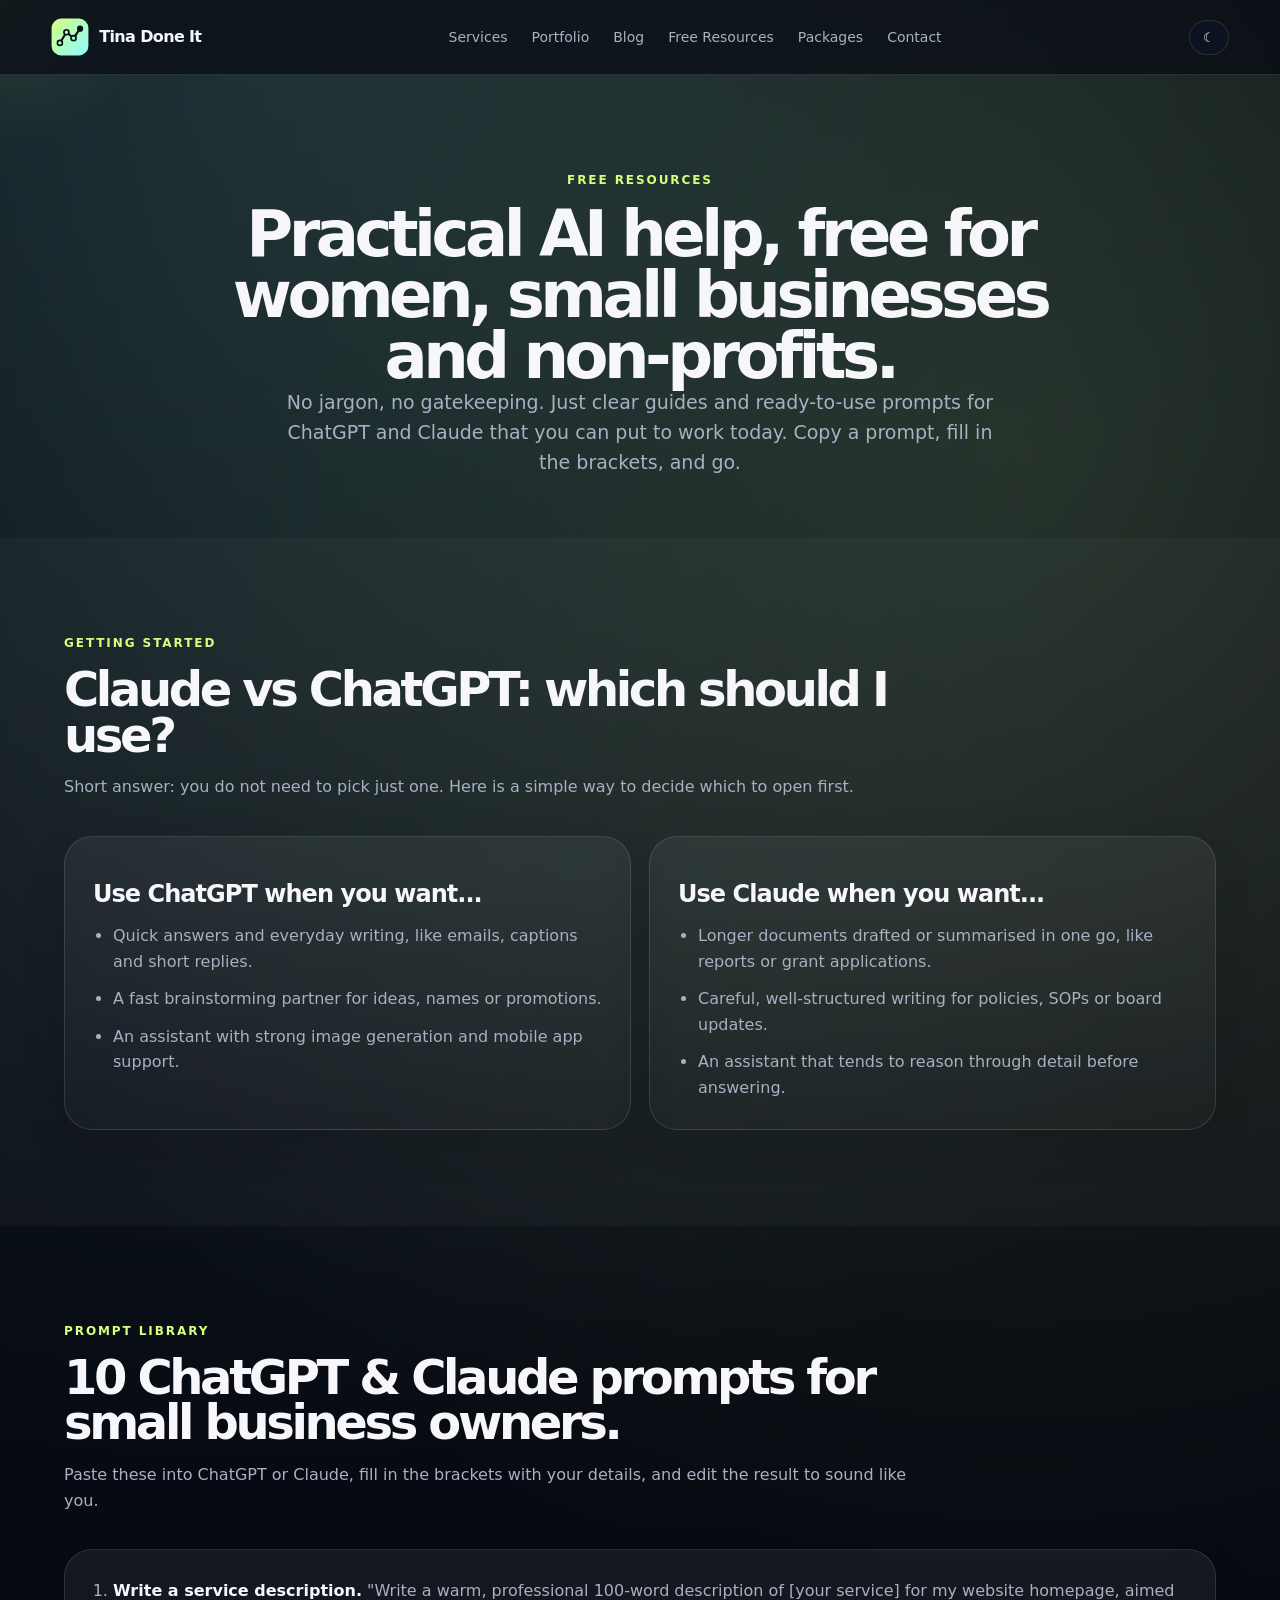
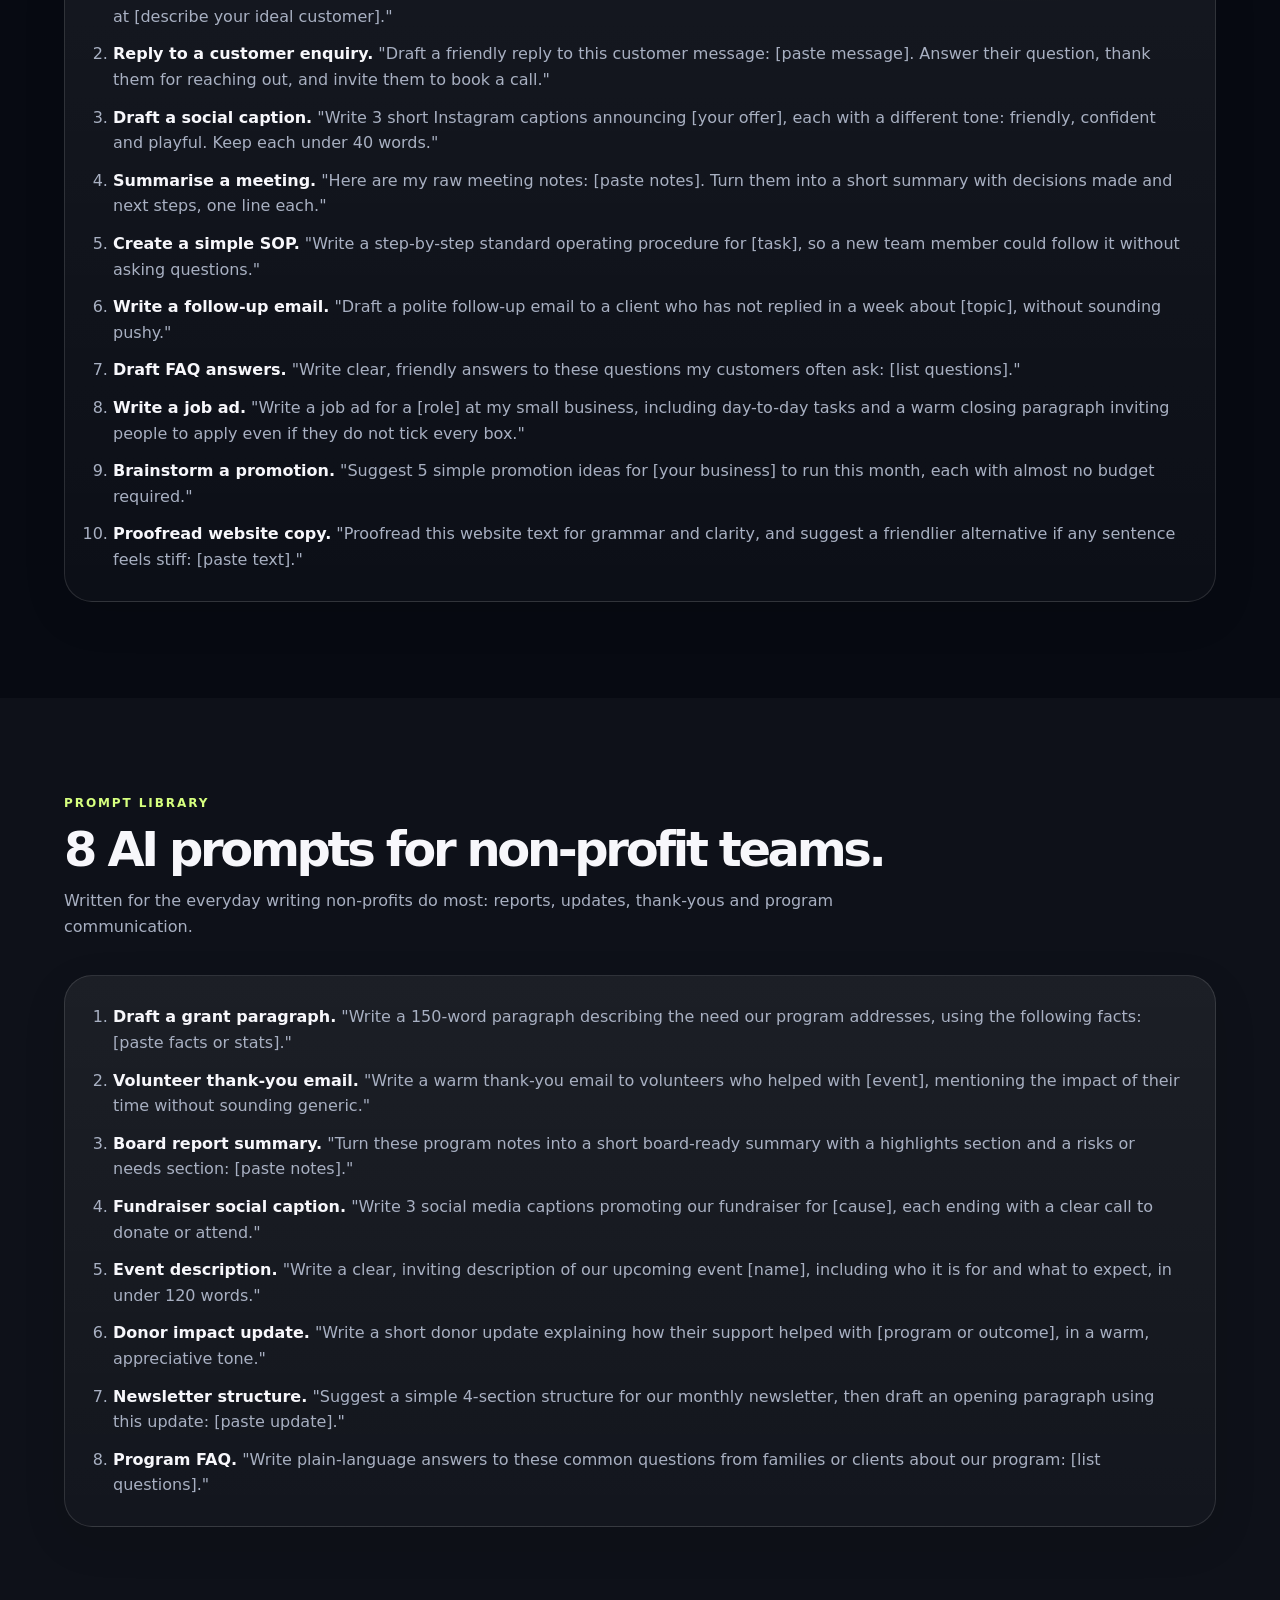
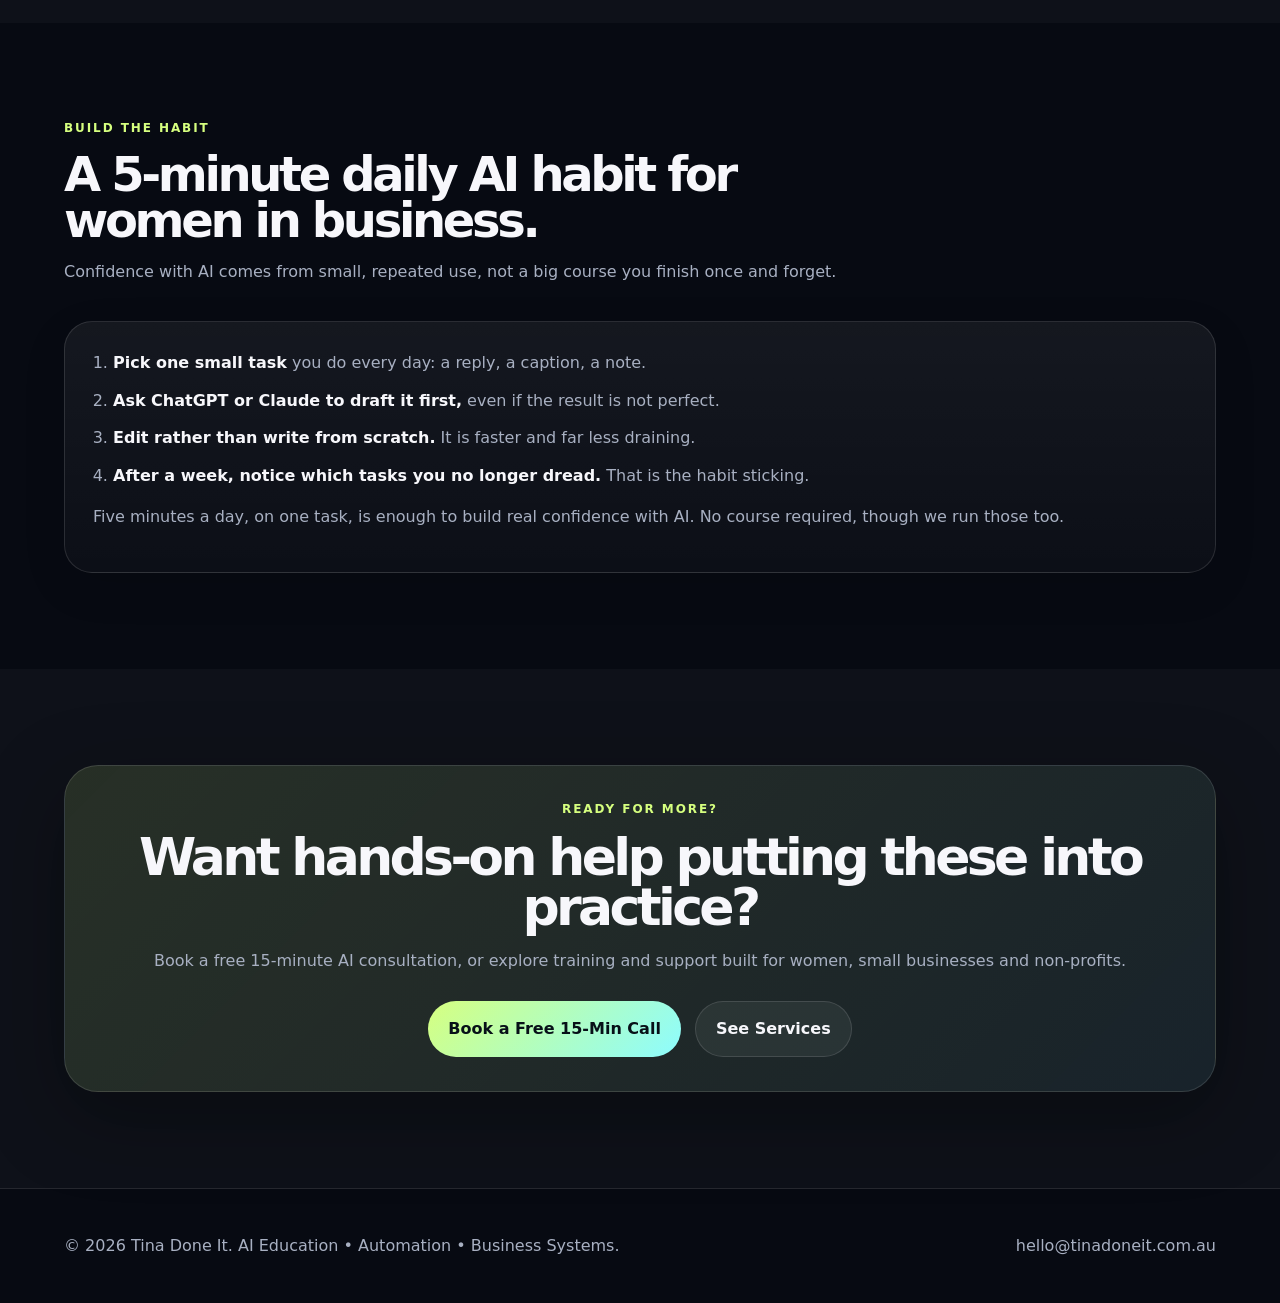
==== free-resources.html @ dc5e8c26 "Reposition site for women/small business/non-profit AI training, add Free Resources page, add Claude" ====
<!doctype html>
<html lang="en-AU">
<head>
  <meta charset="utf-8" />
  <meta name="viewport" content="width=device-width, initial-scale=1" />
  <title>Free AI Resources for Women, Small Business & Non-Profits | Tina Done It</title>
  <meta name="description" content="Free, practical ChatGPT and Claude guides and prompt libraries for women in business, small business owners and non-profit teams learning to use AI with confidence." />
  <meta name="author" content="Faustina Bertha" />
  <meta property="og:title" content="Free AI Resources | Tina Done It" />
  <meta property="og:description" content="Free ChatGPT and Claude guides and prompt libraries for women, small businesses and non-profits." />
  <meta property="og:type" content="website" />
  <meta property="og:url" content="https://tinadoneit.com.au/free-resources.html" />
  <meta name="theme-color" content="#0b0f19" />
  <link rel="stylesheet" href="assets/styles.css" />
  <link rel="icon" href="/favicon.ico" sizes="any" />
  <link rel="icon" type="image/svg+xml" href="/assets/icon.svg" />
  <link rel="icon" type="image/png" sizes="32x32" href="/assets/favicon-32x32.png" />
  <link rel="icon" type="image/png" sizes="16x16" href="/assets/favicon-16x16.png" />
  <link rel="apple-touch-icon" sizes="180x180" href="/assets/apple-touch-icon.png" />
  <link rel="manifest" href="/assets/site.webmanifest" />
</head>
<body>
  <div class="cursor-glow"></div>
  <header class="site-header">
    <a class="brand" href="index.html" aria-label="Tina Done It Home">
      <svg class="brand-mark" width="38" height="38" viewBox="0 0 64 64" role="img" aria-hidden="true">
        <defs>
          <linearGradient id="brandBg" x1="0" y1="0" x2="1" y2="1">
            <stop offset="0%" stop-color="#d6ff7f"/>
            <stop offset="100%" stop-color="#8dfcff"/>
          </linearGradient>
        </defs>
        <rect x="1" y="1" width="62" height="62" rx="16" fill="url(#brandBg)"/>
        <path d="M15 42 L26 24 L38 34 L49 18" fill="none" stroke="#071018" stroke-width="3.6" stroke-linecap="round" stroke-linejoin="round"/>
        <circle cx="15" cy="42" r="4.2" fill="url(#brandBg)" stroke="#071018" stroke-width="2.8"/>
        <circle cx="26" cy="24" r="4.2" fill="url(#brandBg)" stroke="#071018" stroke-width="2.8"/>
        <circle cx="38" cy="34" r="4.2" fill="url(#brandBg)" stroke="#071018" stroke-width="2.8"/>
        <circle cx="49" cy="18" r="5.2" fill="#071018"/>
      </svg>
      <span>Tina Done It</span>
    </a>
    <nav class="nav" aria-label="Main navigation">
      <a href="index.html#services">Services</a>
      <a href="index.html#portfolio">Portfolio</a>
      <a href="index.html#blog">Blog</a>
      <a href="free-resources.html">Free Resources</a>
      <a href="index.html#pricing">Packages</a>
      <a href="index.html#contact">Contact</a>
    </nav>
    <button class="theme-toggle" type="button" aria-label="Toggle dark and light mode">☾</button>
  </header>

  <main>
    <section class="section" style="padding-bottom:48px">
      <div class="section-heading reveal page-intro" style="text-align:center">
        <p class="eyebrow">Free Resources</p>
        <h2 style="font-size:clamp(36px,6vw,64px)">Practical AI help, free for women, small businesses and non-profits.</h2>
        <p class="hero-text" style="margin:0 auto">No jargon, no gatekeeping. Just clear guides and ready-to-use prompts for ChatGPT and Claude that you can put to work today. Copy a prompt, fill in the brackets, and go.</p>
      </div>
    </section>

    <section class="section alt">
      <div class="section-heading reveal">
        <p class="eyebrow">Getting Started</p>
        <h2 style="font-size:clamp(30px,4.5vw,48px)">Claude vs ChatGPT: which should I use?</h2>
        <p>Short answer: you do not need to pick just one. Here is a simple way to decide which to open first.</p>
      </div>
      <div class="grid cards-2">
        <article class="card resource-card reveal">
          <h3>Use ChatGPT when you want...</h3>
          <ul>
            <li>Quick answers and everyday writing, like emails, captions and short replies.</li>
            <li>A fast brainstorming partner for ideas, names or promotions.</li>
            <li>An assistant with strong image generation and mobile app support.</li>
          </ul>
        </article>
        <article class="card resource-card reveal delay-1">
          <h3>Use Claude when you want...</h3>
          <ul>
            <li>Longer documents drafted or summarised in one go, like reports or grant applications.</li>
            <li>Careful, well-structured writing for policies, SOPs or board updates.</li>
            <li>An assistant that tends to reason through detail before answering.</li>
          </ul>
        </article>
      </div>
    </section>

    <section class="section">
      <div class="section-heading reveal">
        <p class="eyebrow">Prompt Library</p>
        <h2 style="font-size:clamp(30px,4.5vw,48px)">10 ChatGPT & Claude prompts for small business owners.</h2>
        <p>Paste these into ChatGPT or Claude, fill in the brackets with your details, and edit the result to sound like you.</p>
      </div>
      <article class="card resource-card reveal">
        <ol>
          <li><strong>Write a service description.</strong> "Write a warm, professional 100-word description of [your service] for my website homepage, aimed at [describe your ideal customer]."</li>
          <li><strong>Reply to a customer enquiry.</strong> "Draft a friendly reply to this customer message: [paste message]. Answer their question, thank them for reaching out, and invite them to book a call."</li>
          <li><strong>Draft a social caption.</strong> "Write 3 short Instagram captions announcing [your offer], each with a different tone: friendly, confident and playful. Keep each under 40 words."</li>
          <li><strong>Summarise a meeting.</strong> "Here are my raw meeting notes: [paste notes]. Turn them into a short summary with decisions made and next steps, one line each."</li>
          <li><strong>Create a simple SOP.</strong> "Write a step-by-step standard operating procedure for [task], so a new team member could follow it without asking questions."</li>
          <li><strong>Write a follow-up email.</strong> "Draft a polite follow-up email to a client who has not replied in a week about [topic], without sounding pushy."</li>
          <li><strong>Draft FAQ answers.</strong> "Write clear, friendly answers to these questions my customers often ask: [list questions]."</li>
          <li><strong>Write a job ad.</strong> "Write a job ad for a [role] at my small business, including day-to-day tasks and a warm closing paragraph inviting people to apply even if they do not tick every box."</li>
          <li><strong>Brainstorm a promotion.</strong> "Suggest 5 simple promotion ideas for [your business] to run this month, each with almost no budget required."</li>
          <li><strong>Proofread website copy.</strong> "Proofread this website text for grammar and clarity, and suggest a friendlier alternative if any sentence feels stiff: [paste text]."</li>
        </ol>
      </article>
    </section>

    <section class="section alt">
      <div class="section-heading reveal">
        <p class="eyebrow">Prompt Library</p>
        <h2 style="font-size:clamp(30px,4.5vw,48px)">8 AI prompts for non-profit teams.</h2>
        <p>Written for the everyday writing non-profits do most: reports, updates, thank-yous and program communication.</p>
      </div>
      <article class="card resource-card reveal">
        <ol>
          <li><strong>Draft a grant paragraph.</strong> "Write a 150-word paragraph describing the need our program addresses, using the following facts: [paste facts or stats]."</li>
          <li><strong>Volunteer thank-you email.</strong> "Write a warm thank-you email to volunteers who helped with [event], mentioning the impact of their time without sounding generic."</li>
          <li><strong>Board report summary.</strong> "Turn these program notes into a short board-ready summary with a highlights section and a risks or needs section: [paste notes]."</li>
          <li><strong>Fundraiser social caption.</strong> "Write 3 social media captions promoting our fundraiser for [cause], each ending with a clear call to donate or attend."</li>
          <li><strong>Event description.</strong> "Write a clear, inviting description of our upcoming event [name], including who it is for and what to expect, in under 120 words."</li>
          <li><strong>Donor impact update.</strong> "Write a short donor update explaining how their support helped with [program or outcome], in a warm, appreciative tone."</li>
          <li><strong>Newsletter structure.</strong> "Suggest a simple 4-section structure for our monthly newsletter, then draft an opening paragraph using this update: [paste update]."</li>
          <li><strong>Program FAQ.</strong> "Write plain-language answers to these common questions from families or clients about our program: [list questions]."</li>
        </ol>
      </article>
    </section>

    <section class="section">
      <div class="section-heading reveal">
        <p class="eyebrow">Build the Habit</p>
        <h2 style="font-size:clamp(30px,4.5vw,48px)">A 5-minute daily AI habit for women in business.</h2>
        <p>Confidence with AI comes from small, repeated use, not a big course you finish once and forget.</p>
      </div>
      <article class="card resource-card reveal">
        <ol>
          <li><strong>Pick one small task</strong> you do every day: a reply, a caption, a note.</li>
          <li><strong>Ask ChatGPT or Claude to draft it first,</strong> even if the result is not perfect.</li>
          <li><strong>Edit rather than write from scratch.</strong> It is faster and far less draining.</li>
          <li><strong>After a week, notice which tasks you no longer dread.</strong> That is the habit sticking.</li>
        </ol>
        <p style="margin-top:16px">Five minutes a day, on one task, is enough to build real confidence with AI. No course required, though we run those too.</p>
      </article>
    </section>

    <section id="contact" class="section alt contact">
      <div class="contact-panel reveal" style="grid-template-columns:1fr;text-align:center">
        <div>
          <p class="eyebrow">Ready for more?</p>
          <h2 style="font-size:clamp(30px,5vw,52px)">Want hands-on help putting these into practice?</h2>
          <p>Book a free 15-minute AI consultation, or explore training and support built for women, small businesses and non-profits.</p>
          <div class="hero-actions" style="justify-content:center">
            <a class="btn primary" href="https://calendly.com/tinadoneit/30min" target="_blank" rel="noopener">Book a Free 15-Min Call</a>
            <a class="btn secondary" href="index.html#services">See Services</a>
          </div>
        </div>
      </div>
    </section>
  </main>

  <footer class="footer">
    <p>© <span id="year"></span> Tina Done It. AI Education • Automation • Business Systems.</p>
    <p><a href="mailto:hello@tinadoneit.com.au">hello@tinadoneit.com.au</a></p>
  </footer>
  <script src="assets/script.js"></script>
</body>
</html>
---- assets/styles.css ----
:root{--bg:#070a12;--panel:#0d1220;--panel2:#111827;--text:#f7f7fb;--muted:#a8b0c2;--line:rgba(255,255,255,.12);--brand:#d6ff7f;--brand2:#8dfcff;--accent:#c7a7ff;--shadow:0 24px 80px rgba(0,0,0,.35);--radius:28px}*{box-sizing:border-box}html{scroll-behavior:smooth}body{margin:0;font-family:Inter,ui-sans-serif,system-ui,-apple-system,BlinkMacSystemFont,"Segoe UI",sans-serif;background:radial-gradient(circle at 20% 0%,rgba(141,252,255,.14),transparent 32%),radial-gradient(circle at 80% 10%,rgba(214,255,127,.12),transparent 28%),var(--bg);color:var(--text);line-height:1.6}body.light{--bg:#f8fafc;--panel:#fff;--panel2:#f1f5f9;--text:#111827;--muted:#526071;--line:rgba(15,23,42,.12);--shadow:0 24px 80px rgba(15,23,42,.12)}a{color:inherit;text-decoration:none}p{color:var(--muted)}.site-header{position:sticky;top:0;z-index:10;display:flex;align-items:center;justify-content:space-between;padding:18px clamp(18px,4vw,64px);backdrop-filter:blur(18px);background:rgba(7,10,18,.68);border-bottom:1px solid var(--line)}body.light .site-header{background:rgba(248,250,252,.78)}.brand{display:flex;align-items:center;gap:10px;font-weight:800;letter-spacing:-.04em}.brand-mark{display:block;width:38px;height:38px;flex:none}.nav{display:flex;gap:24px;font-size:14px;color:var(--muted)}.nav a:hover{color:var(--text)}.theme-toggle{border:1px solid var(--line);background:var(--panel);color:var(--text);border-radius:999px;padding:9px 13px;cursor:pointer}.section{padding:96px clamp(18px,5vw,72px)}.compact{padding-top:34px;padding-bottom:34px}.hero{min-height:86vh;display:grid;grid-template-columns:1.05fr .95fr;gap:42px;align-items:center}.eyebrow{margin:0 0 14px;color:var(--brand);font-weight:800;text-transform:uppercase;letter-spacing:.16em;font-size:12px}.hero h1,.section-heading h2,.split h2,.contact h2{font-size:clamp(42px,7vw,82px);line-height:.95;letter-spacing:-.07em;margin:0}.section-heading h2,.split h2,.contact h2{font-size:clamp(32px,5vw,58px)}.hero-text{font-size:19px;max-width:720px}.hero-actions{display:flex;flex-wrap:wrap;gap:14px;margin-top:28px}.btn{display:inline-flex;align-items:center;justify-content:center;border-radius:999px;padding:14px 20px;font-weight:800;border:1px solid var(--line);transition:.25s}.btn:hover{transform:translateY(-2px)}.primary{background:linear-gradient(135deg,var(--brand),var(--brand2));color:#071018;border:0}.secondary{background:rgba(255,255,255,.06)}.proof-strip{display:flex;flex-wrap:wrap;gap:12px;margin-top:32px}.proof-strip span{padding:12px 14px;border:1px solid var(--line);border-radius:18px;background:rgba(255,255,255,.04);color:var(--muted)}.proof-strip strong{color:var(--text)}.hero-panel{padding:18px;border:1px solid var(--line);border-radius:var(--radius);background:linear-gradient(180deg,rgba(255,255,255,.08),rgba(255,255,255,.03));box-shadow:var(--shadow)}.panel-top{display:flex;gap:8px;margin-bottom:18px}.panel-top span{width:12px;height:12px;border-radius:99px;background:var(--line)}.workflow-card{padding:20px;border:1px solid var(--line);border-radius:22px;background:var(--panel)}.workflow-card.active{background:linear-gradient(135deg,rgba(214,255,127,.18),rgba(141,252,255,.12))}.workflow-card small,.tag,.blog-card span{color:var(--brand2);font-weight:800;text-transform:uppercase;font-size:11px;letter-spacing:.12em}.workflow-card strong{display:block;font-size:21px}.workflow-card p{margin:6px 0 0}.connector{height:28px;width:1px;background:var(--line);margin-left:28px}.logo-cloud{display:grid;grid-template-columns:180px 1fr;gap:28px;align-items:center;border-top:1px solid var(--line);border-bottom:1px solid var(--line)}.logo-cloud div{display:flex;gap:10px;flex-wrap:wrap}.logo-cloud span{padding:10px 14px;border-radius:999px;background:var(--panel);border:1px solid var(--line);color:var(--muted);font-weight:700}.section-heading{max-width:860px;margin-bottom:36px}.grid{display:grid;gap:18px}.cards-3{grid-template-columns:repeat(3,1fr)}.card,.case,.blog-card{border:1px solid var(--line);border-radius:var(--radius);padding:28px;background:linear-gradient(180deg,rgba(255,255,255,.06),rgba(255,255,255,.025));box-shadow:0 14px 44px rgba(0,0,0,.1)}.card h3,.case h3,.blog-card h3{font-size:24px;letter-spacing:-.04em;margin:10px 0}.icon{display:grid;place-items:center;width:44px;height:44px;border-radius:16px;background:rgba(214,255,127,.12);color:var(--brand)}.alt{background:rgba(255,255,255,.03)}.case-grid{display:grid;grid-template-columns:repeat(2,1fr);gap:18px}.case{display:flex;flex-direction:column;justify-content:space-between;min-height:360px}.case ul,.pricing ul{padding-left:18px;color:var(--muted)}.case a{color:var(--brand);font-weight:900}.split{display:grid;grid-template-columns:1fr .8fr;gap:42px;align-items:center}.metrics{display:grid;gap:14px}.metrics div{padding:24px;border:1px solid var(--line);border-radius:24px;background:var(--panel)}.metrics strong{display:block;font-size:42px;letter-spacing:-.06em;color:var(--brand)}.metrics span{color:var(--muted)}.blog-grid{display:grid;grid-template-columns:repeat(4,1fr);gap:18px}.blog-card{min-height:245px}.cards-2{grid-template-columns:repeat(2,1fr)}.resource-card ol,.resource-card ul{padding-left:20px;color:var(--muted);display:grid;gap:12px;margin:0}.resource-card li strong{color:var(--text)}.resource-card p{margin:0 0 14px}.page-intro{max-width:900px;margin:0 auto 12px}.pricing .featured{outline:2px solid var(--brand);transform:translateY(-8px)}.pricing .card{display:flex;flex-direction:column}.pricing .card ul{flex:1}.pkg-enquire{margin-top:20px;align-self:flex-start}.contact-panel{display:grid;grid-template-columns:.9fr 1fr;gap:28px;padding:34px;border:1px solid var(--line);border-radius:34px;background:linear-gradient(135deg,rgba(214,255,127,.13),rgba(141,252,255,.08));box-shadow:var(--shadow)}.contact-form{display:grid;gap:12px}.contact-form label{display:grid;gap:7px;color:var(--muted);font-weight:700}.contact-form input,.contact-form textarea,.contact-form select{width:100%;border:1px solid var(--line);border-radius:16px;background:var(--panel);color:var(--text);padding:13px;font:inherit}.contact-form small{color:var(--muted)}.form-notice{display:none;padding:12px 14px;border-radius:14px;font-weight:700;font-size:14px}.form-notice:not(:empty){display:block}.form-notice-success{background:rgba(214,255,127,.14);color:var(--brand);border:1px solid rgba(214,255,127,.35)}.form-notice-error{background:rgba(255,99,99,.12);color:#ff8a8a;border:1px solid rgba(255,99,99,.35)}.field-error{display:none;color:#ff8a8a;font-size:12px;font-weight:700;margin-top:-6px}.field-error:not(:empty){display:block}.contact-form button[disabled]{opacity:.6;cursor:not-allowed;transform:none}.footer{display:flex;justify-content:space-between;gap:18px;flex-wrap:wrap;padding:28px clamp(18px,5vw,72px);border-top:1px solid var(--line)}.cursor-glow{position:fixed;inset:auto;pointer-events:none;width:360px;height:360px;border-radius:50%;background:radial-gradient(circle,rgba(214,255,127,.10),transparent 60%);z-index:-1;transform:translate(-50%,-50%)}.reveal{opacity:0;transform:translateY(18px);transition:opacity .8s ease,transform .8s ease}.reveal.visible{opacity:1;transform:none}.delay-1{transition-delay:.12s}.delay-2{transition-delay:.22s}@media(max-width:900px){.nav{display:none}.hero,.split,.contact-panel,.logo-cloud{grid-template-columns:1fr}.cards-3,.cards-2,.case-grid,.blog-grid{grid-template-columns:1fr}.hero{padding-top:56px}.pricing .featured{transform:none}.section{padding:68px 18px}.hero h1{font-size:48px}}@media(max-width:520px){.hero-actions,.footer{flex-direction:column}.btn{width:100%}.proof-strip span{width:100%}}
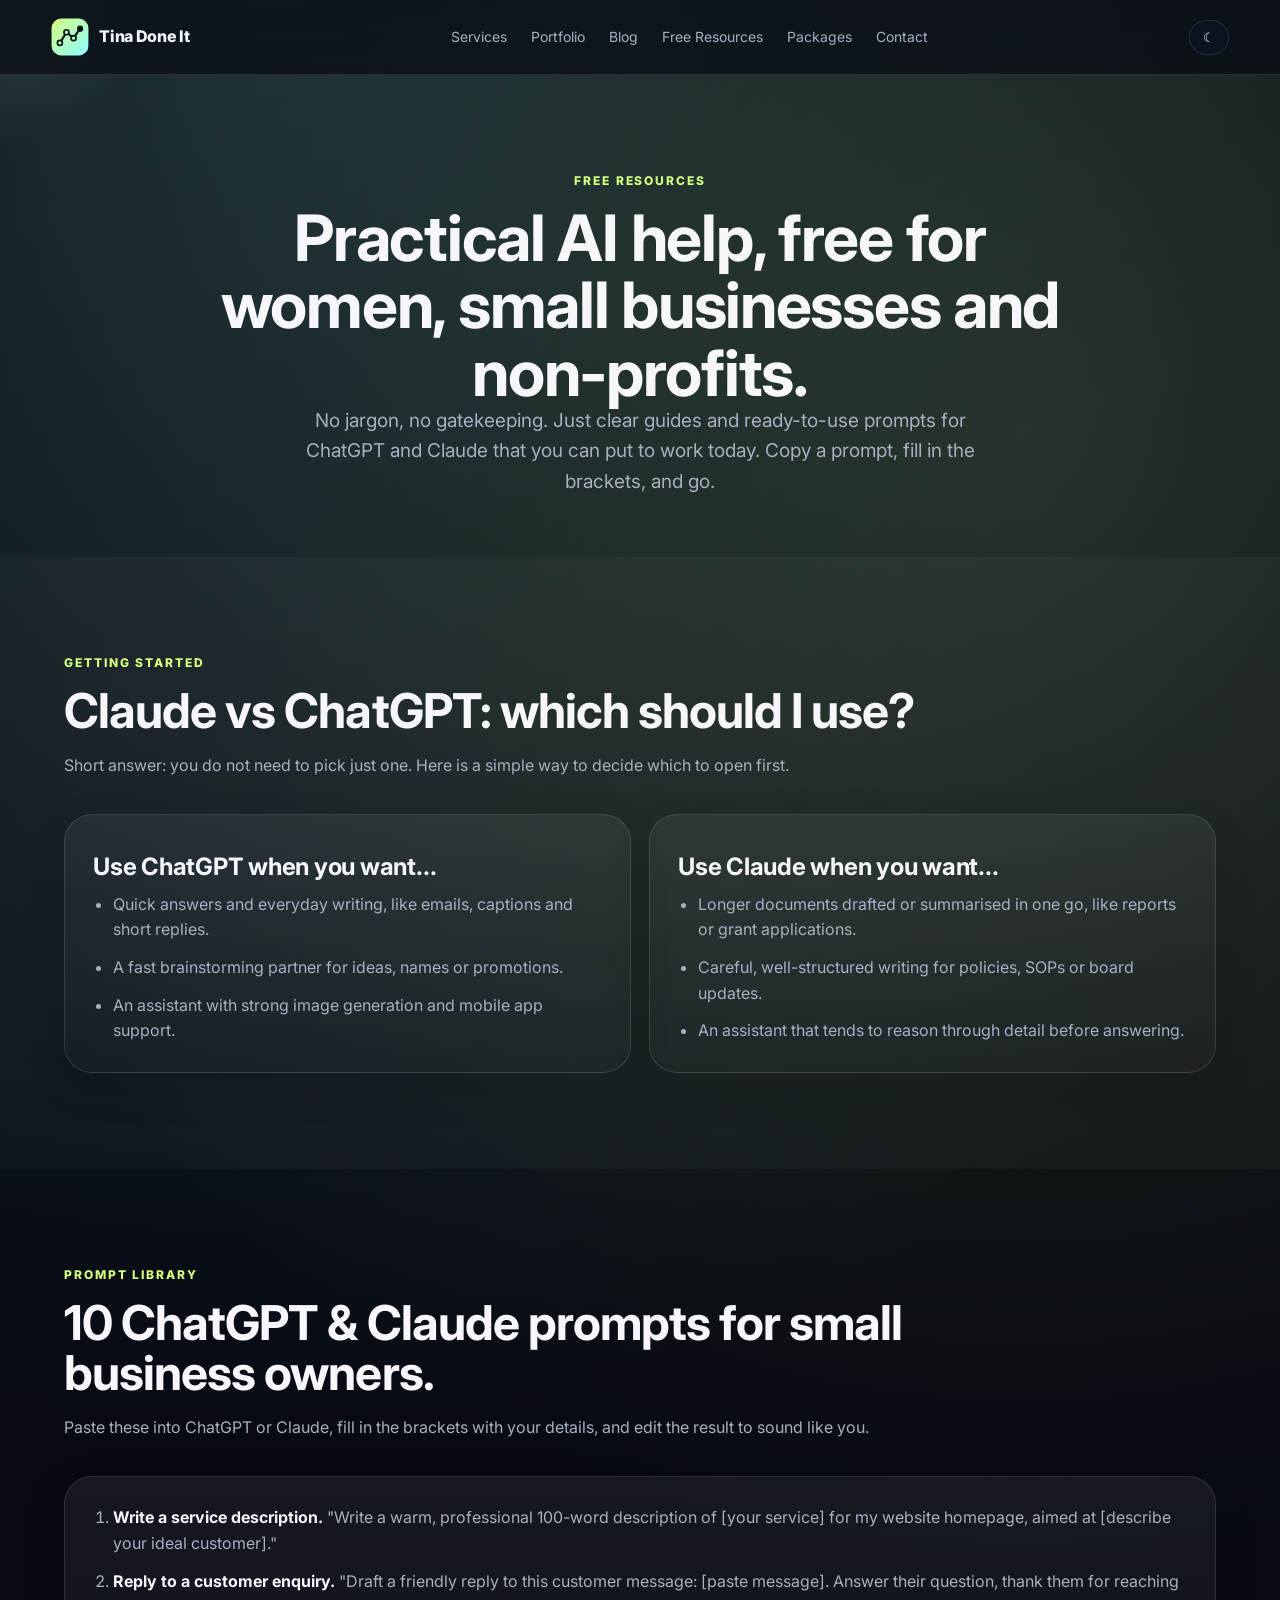
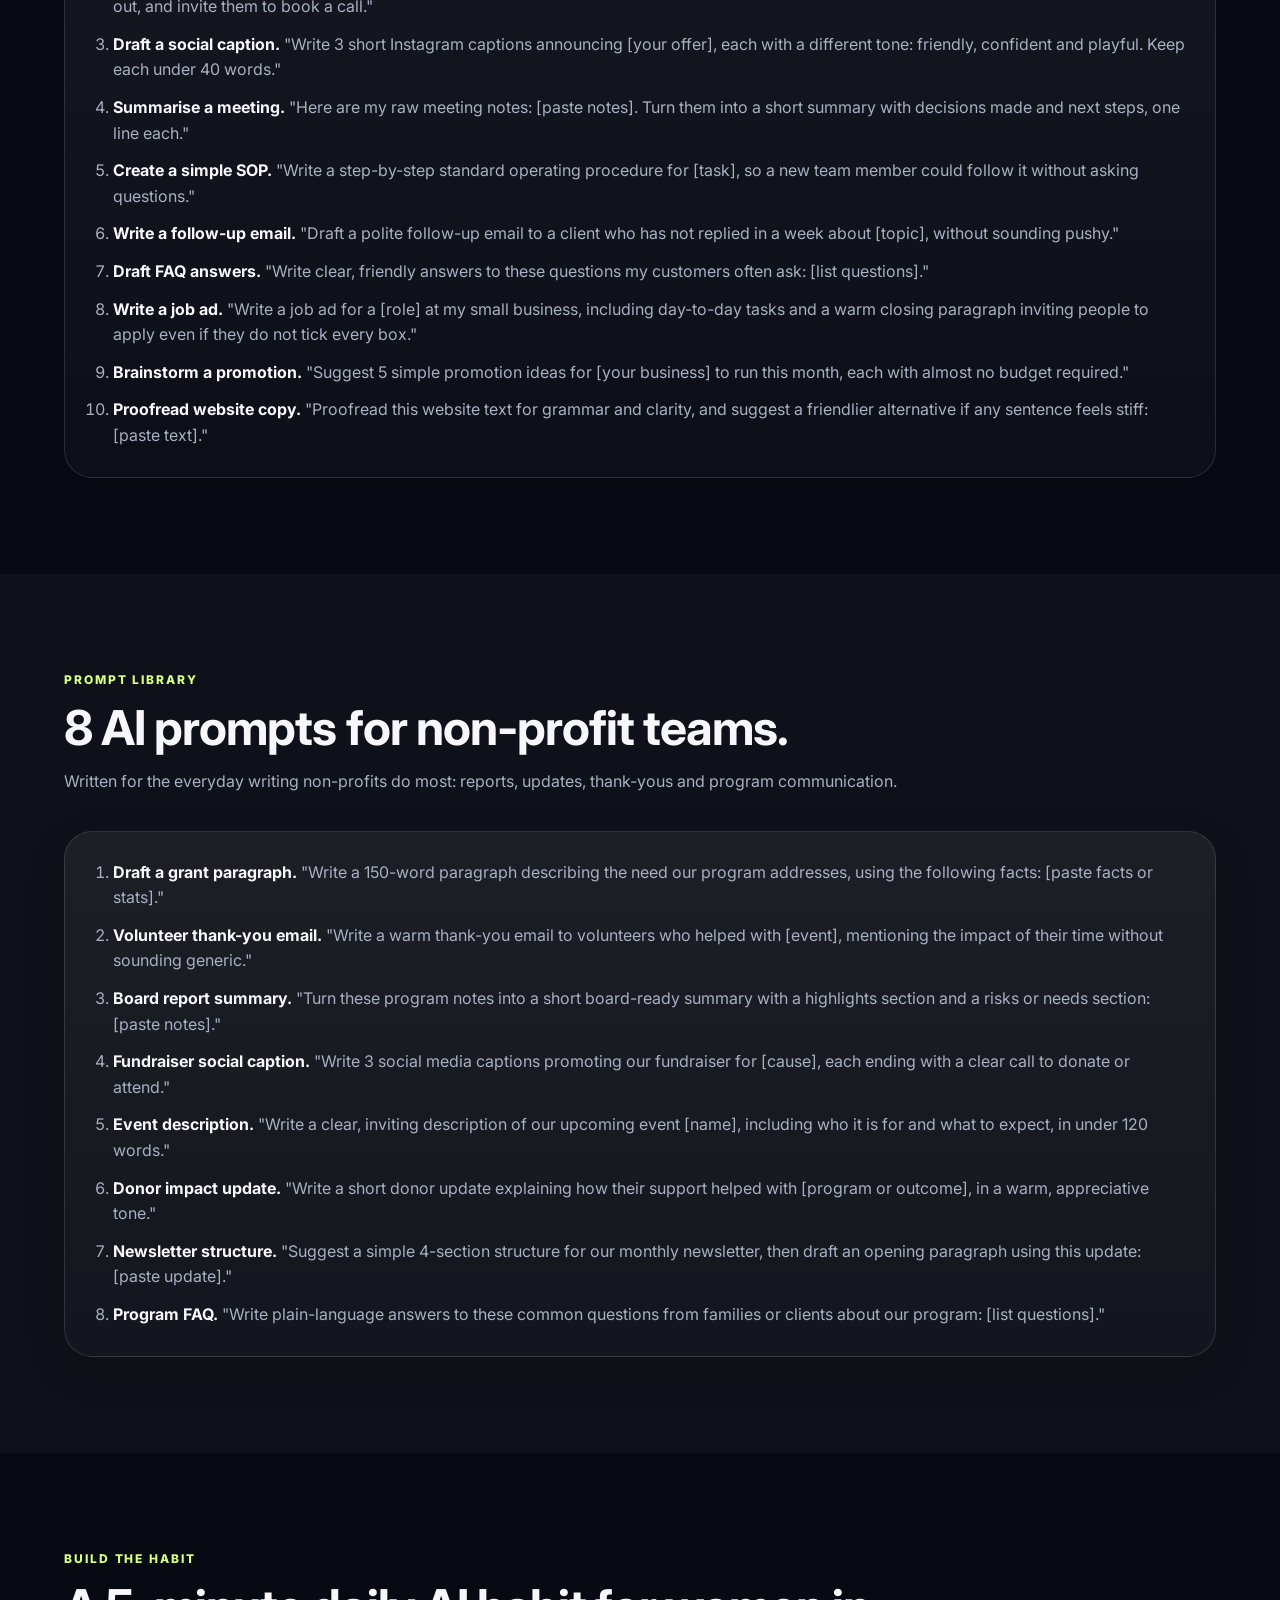
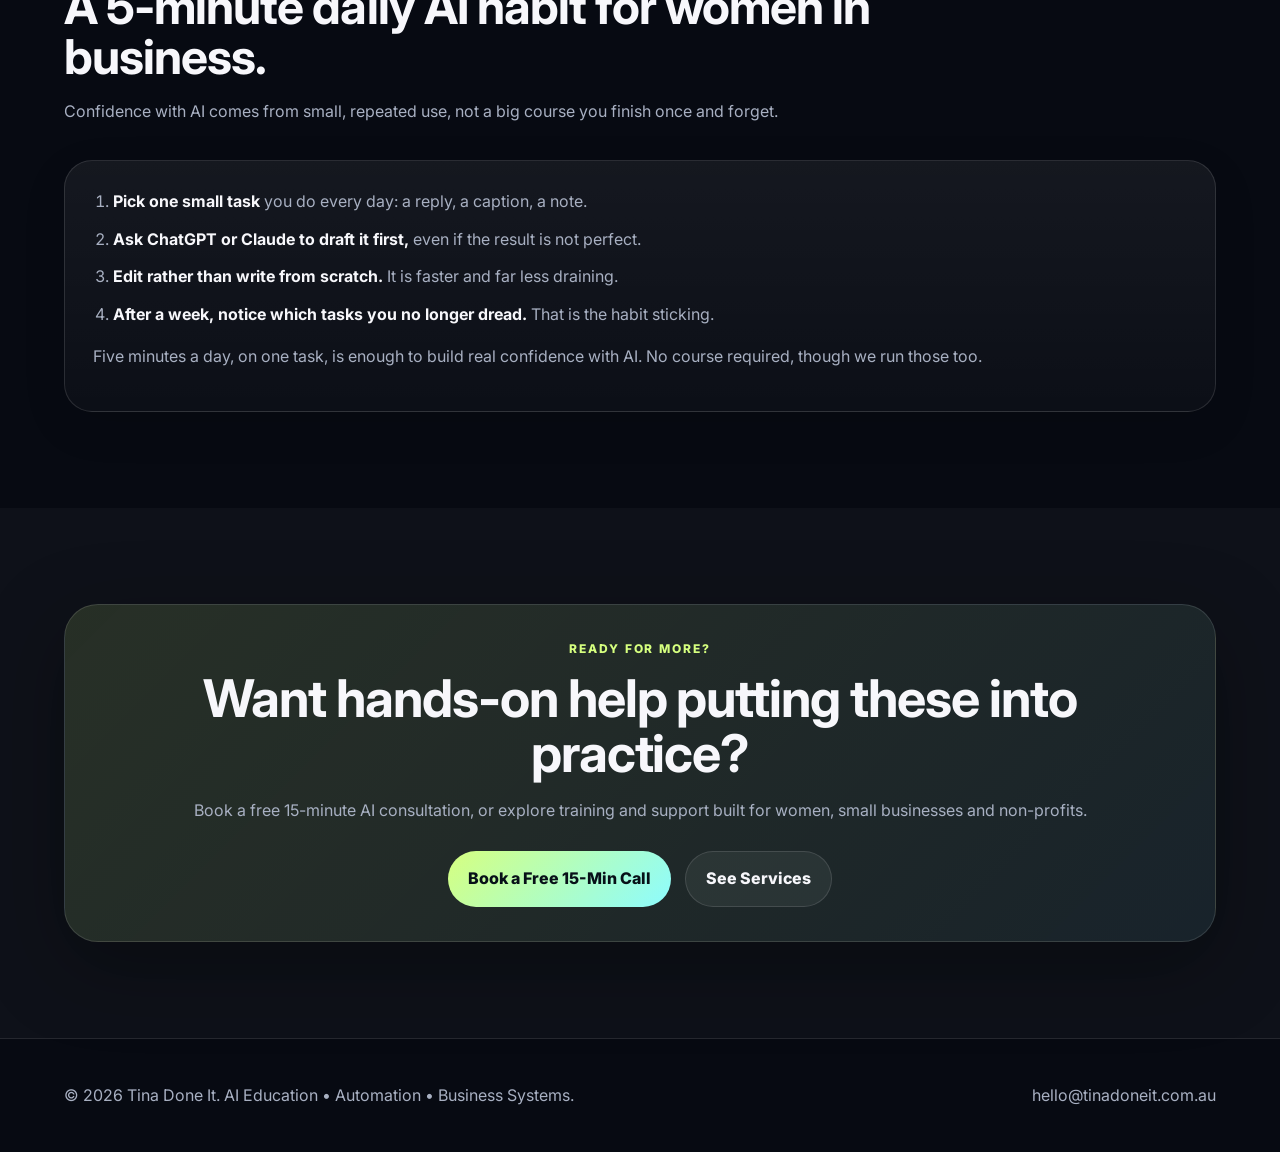
==== commit 2a00db94: "Fix Inter font not loading and tighten heading tracking, add Claude to ecommerce/ASMY tools, add Ant" ====
--- a/free-resources.html
+++ b/free-resources.html
@@ -11,6 +11,9 @@
   <meta property="og:type" content="website" />
   <meta property="og:url" content="https://tinadoneit.com.au/free-resources.html" />
   <meta name="theme-color" content="#0b0f19" />
+  <link rel="preconnect" href="https://fonts.googleapis.com" />
+  <link rel="preconnect" href="https://fonts.gstatic.com" crossorigin />
+  <link href="https://fonts.googleapis.com/css2?family=Inter:wght@400;500;600;700;800;900&display=swap" rel="stylesheet" />
   <link rel="stylesheet" href="assets/styles.css" />
   <link rel="icon" href="/favicon.ico" sizes="any" />
   <link rel="icon" type="image/svg+xml" href="/assets/icon.svg" />
--- a/assets/styles.css
+++ b/assets/styles.css
@@ -1 +1 @@
-:root{--bg:#070a12;--panel:#0d1220;--panel2:#111827;--text:#f7f7fb;--muted:#a8b0c2;--line:rgba(255,255,255,.12);--brand:#d6ff7f;--brand2:#8dfcff;--accent:#c7a7ff;--shadow:0 24px 80px rgba(0,0,0,.35);--radius:28px}*{box-sizing:border-box}html{scroll-behavior:smooth}body{margin:0;font-family:Inter,ui-sans-serif,system-ui,-apple-system,BlinkMacSystemFont,"Segoe UI",sans-serif;background:radial-gradient(circle at 20% 0%,rgba(141,252,255,.14),transparent 32%),radial-gradient(circle at 80% 10%,rgba(214,255,127,.12),transparent 28%),var(--bg);color:var(--text);line-height:1.6}body.light{--bg:#f8fafc;--panel:#fff;--panel2:#f1f5f9;--text:#111827;--muted:#526071;--line:rgba(15,23,42,.12);--shadow:0 24px 80px rgba(15,23,42,.12)}a{color:inherit;text-decoration:none}p{color:var(--muted)}.site-header{position:sticky;top:0;z-index:10;display:flex;align-items:center;justify-content:space-between;padding:18px clamp(18px,4vw,64px);backdrop-filter:blur(18px);background:rgba(7,10,18,.68);border-bottom:1px solid var(--line)}body.light .site-header{background:rgba(248,250,252,.78)}.brand{display:flex;align-items:center;gap:10px;font-weight:800;letter-spacing:-.04em}.brand-mark{display:block;width:38px;height:38px;flex:none}.nav{display:flex;gap:24px;font-size:14px;color:var(--muted)}.nav a:hover{color:var(--text)}.theme-toggle{border:1px solid var(--line);background:var(--panel);color:var(--text);border-radius:999px;padding:9px 13px;cursor:pointer}.section{padding:96px clamp(18px,5vw,72px)}.compact{padding-top:34px;padding-bottom:34px}.hero{min-height:86vh;display:grid;grid-template-columns:1.05fr .95fr;gap:42px;align-items:center}.eyebrow{margin:0 0 14px;color:var(--brand);font-weight:800;text-transform:uppercase;letter-spacing:.16em;font-size:12px}.hero h1,.section-heading h2,.split h2,.contact h2{font-size:clamp(42px,7vw,82px);line-height:.95;letter-spacing:-.07em;margin:0}.section-heading h2,.split h2,.contact h2{font-size:clamp(32px,5vw,58px)}.hero-text{font-size:19px;max-width:720px}.hero-actions{display:flex;flex-wrap:wrap;gap:14px;margin-top:28px}.btn{display:inline-flex;align-items:center;justify-content:center;border-radius:999px;padding:14px 20px;font-weight:800;border:1px solid var(--line);transition:.25s}.btn:hover{transform:translateY(-2px)}.primary{background:linear-gradient(135deg,var(--brand),var(--brand2));color:#071018;border:0}.secondary{background:rgba(255,255,255,.06)}.proof-strip{display:flex;flex-wrap:wrap;gap:12px;margin-top:32px}.proof-strip span{padding:12px 14px;border:1px solid var(--line);border-radius:18px;background:rgba(255,255,255,.04);color:var(--muted)}.proof-strip strong{color:var(--text)}.hero-panel{padding:18px;border:1px solid var(--line);border-radius:var(--radius);background:linear-gradient(180deg,rgba(255,255,255,.08),rgba(255,255,255,.03));box-shadow:var(--shadow)}.panel-top{display:flex;gap:8px;margin-bottom:18px}.panel-top span{width:12px;height:12px;border-radius:99px;background:var(--line)}.workflow-card{padding:20px;border:1px solid var(--line);border-radius:22px;background:var(--panel)}.workflow-card.active{background:linear-gradient(135deg,rgba(214,255,127,.18),rgba(141,252,255,.12))}.workflow-card small,.tag,.blog-card span{color:var(--brand2);font-weight:800;text-transform:uppercase;font-size:11px;letter-spacing:.12em}.workflow-card strong{display:block;font-size:21px}.workflow-card p{margin:6px 0 0}.connector{height:28px;width:1px;background:var(--line);margin-left:28px}.logo-cloud{display:grid;grid-template-columns:180px 1fr;gap:28px;align-items:center;border-top:1px solid var(--line);border-bottom:1px solid var(--line)}.logo-cloud div{display:flex;gap:10px;flex-wrap:wrap}.logo-cloud span{padding:10px 14px;border-radius:999px;background:var(--panel);border:1px solid var(--line);color:var(--muted);font-weight:700}.section-heading{max-width:860px;margin-bottom:36px}.grid{display:grid;gap:18px}.cards-3{grid-template-columns:repeat(3,1fr)}.card,.case,.blog-card{border:1px solid var(--line);border-radius:var(--radius);padding:28px;background:linear-gradient(180deg,rgba(255,255,255,.06),rgba(255,255,255,.025));box-shadow:0 14px 44px rgba(0,0,0,.1)}.card h3,.case h3,.blog-card h3{font-size:24px;letter-spacing:-.04em;margin:10px 0}.icon{display:grid;place-items:center;width:44px;height:44px;border-radius:16px;background:rgba(214,255,127,.12);color:var(--brand)}.alt{background:rgba(255,255,255,.03)}.case-grid{display:grid;grid-template-columns:repeat(2,1fr);gap:18px}.case{display:flex;flex-direction:column;justify-content:space-between;min-height:360px}.case ul,.pricing ul{padding-left:18px;color:var(--muted)}.case a{color:var(--brand);font-weight:900}.split{display:grid;grid-template-columns:1fr .8fr;gap:42px;align-items:center}.metrics{display:grid;gap:14px}.metrics div{padding:24px;border:1px solid var(--line);border-radius:24px;background:var(--panel)}.metrics strong{display:block;font-size:42px;letter-spacing:-.06em;color:var(--brand)}.metrics span{color:var(--muted)}.blog-grid{display:grid;grid-template-columns:repeat(4,1fr);gap:18px}.blog-card{min-height:245px}.cards-2{grid-template-columns:repeat(2,1fr)}.resource-card ol,.resource-card ul{padding-left:20px;color:var(--muted);display:grid;gap:12px;margin:0}.resource-card li strong{color:var(--text)}.resource-card p{margin:0 0 14px}.page-intro{max-width:900px;margin:0 auto 12px}.pricing .featured{outline:2px solid var(--brand);transform:translateY(-8px)}.pricing .card{display:flex;flex-direction:column}.pricing .card ul{flex:1}.pkg-enquire{margin-top:20px;align-self:flex-start}.contact-panel{display:grid;grid-template-columns:.9fr 1fr;gap:28px;padding:34px;border:1px solid var(--line);border-radius:34px;background:linear-gradient(135deg,rgba(214,255,127,.13),rgba(141,252,255,.08));box-shadow:var(--shadow)}.contact-form{display:grid;gap:12px}.contact-form label{display:grid;gap:7px;color:var(--muted);font-weight:700}.contact-form input,.contact-form textarea,.contact-form select{width:100%;border:1px solid var(--line);border-radius:16px;background:var(--panel);color:var(--text);padding:13px;font:inherit}.contact-form small{color:var(--muted)}.form-notice{display:none;padding:12px 14px;border-radius:14px;font-weight:700;font-size:14px}.form-notice:not(:empty){display:block}.form-notice-success{background:rgba(214,255,127,.14);color:var(--brand);border:1px solid rgba(214,255,127,.35)}.form-notice-error{background:rgba(255,99,99,.12);color:#ff8a8a;border:1px solid rgba(255,99,99,.35)}.field-error{display:none;color:#ff8a8a;font-size:12px;font-weight:700;margin-top:-6px}.field-error:not(:empty){display:block}.contact-form button[disabled]{opacity:.6;cursor:not-allowed;transform:none}.footer{display:flex;justify-content:space-between;gap:18px;flex-wrap:wrap;padding:28px clamp(18px,5vw,72px);border-top:1px solid var(--line)}.cursor-glow{position:fixed;inset:auto;pointer-events:none;width:360px;height:360px;border-radius:50%;background:radial-gradient(circle,rgba(214,255,127,.10),transparent 60%);z-index:-1;transform:translate(-50%,-50%)}.reveal{opacity:0;transform:translateY(18px);transition:opacity .8s ease,transform .8s ease}.reveal.visible{opacity:1;transform:none}.delay-1{transition-delay:.12s}.delay-2{transition-delay:.22s}@media(max-width:900px){.nav{display:none}.hero,.split,.contact-panel,.logo-cloud{grid-template-columns:1fr}.cards-3,.cards-2,.case-grid,.blog-grid{grid-template-columns:1fr}.hero{padding-top:56px}.pricing .featured{transform:none}.section{padding:68px 18px}.hero h1{font-size:48px}}@media(max-width:520px){.hero-actions,.footer{flex-direction:column}.btn{width:100%}.proof-strip span{width:100%}}
+:root{--bg:#070a12;--panel:#0d1220;--panel2:#111827;--text:#f7f7fb;--muted:#a8b0c2;--line:rgba(255,255,255,.12);--brand:#d6ff7f;--brand2:#8dfcff;--accent:#c7a7ff;--shadow:0 24px 80px rgba(0,0,0,.35);--radius:28px}*{box-sizing:border-box}html{scroll-behavior:smooth}body{margin:0;font-family:Inter,ui-sans-serif,system-ui,-apple-system,BlinkMacSystemFont,"Segoe UI",sans-serif;background:radial-gradient(circle at 20% 0%,rgba(141,252,255,.14),transparent 32%),radial-gradient(circle at 80% 10%,rgba(214,255,127,.12),transparent 28%),var(--bg);color:var(--text);line-height:1.6}body.light{--bg:#f8fafc;--panel:#fff;--panel2:#f1f5f9;--text:#111827;--muted:#526071;--line:rgba(15,23,42,.12);--shadow:0 24px 80px rgba(15,23,42,.12)}a{color:inherit;text-decoration:none}p{color:var(--muted)}.site-header{position:sticky;top:0;z-index:10;display:flex;align-items:center;justify-content:space-between;padding:18px clamp(18px,4vw,64px);backdrop-filter:blur(18px);background:rgba(7,10,18,.68);border-bottom:1px solid var(--line)}body.light .site-header{background:rgba(248,250,252,.78)}.brand{display:flex;align-items:center;gap:10px;font-weight:800;letter-spacing:-.02em}.brand-mark{display:block;width:38px;height:38px;flex:none}.nav{display:flex;gap:24px;font-size:14px;color:var(--muted)}.nav a:hover{color:var(--text)}.theme-toggle{border:1px solid var(--line);background:var(--panel);color:var(--text);border-radius:999px;padding:9px 13px;cursor:pointer}.section{padding:96px clamp(18px,5vw,72px)}.compact{padding-top:34px;padding-bottom:34px}.hero{min-height:86vh;display:grid;grid-template-columns:1.05fr .95fr;gap:42px;align-items:center}.eyebrow{margin:0 0 14px;color:var(--brand);font-weight:800;text-transform:uppercase;letter-spacing:.16em;font-size:12px}.hero h1,.section-heading h2,.split h2,.contact h2{font-size:clamp(42px,7vw,82px);line-height:1.05;letter-spacing:-.02em;margin:0}.section-heading h2,.split h2,.contact h2{font-size:clamp(32px,5vw,58px)}.hero-text{font-size:19px;max-width:720px}.hero-actions{display:flex;flex-wrap:wrap;gap:14px;margin-top:28px}.btn{display:inline-flex;align-items:center;justify-content:center;border-radius:999px;padding:14px 20px;font-weight:800;border:1px solid var(--line);transition:.25s}.btn:hover{transform:translateY(-2px)}.primary{background:linear-gradient(135deg,var(--brand),var(--brand2));color:#071018;border:0}.secondary{background:rgba(255,255,255,.06)}.proof-strip{display:flex;flex-wrap:wrap;gap:12px;margin-top:32px}.proof-strip span{padding:12px 14px;border:1px solid var(--line);border-radius:18px;background:rgba(255,255,255,.04);color:var(--muted)}.proof-strip strong{color:var(--text)}.hero-panel{padding:18px;border:1px solid var(--line);border-radius:var(--radius);background:linear-gradient(180deg,rgba(255,255,255,.08),rgba(255,255,255,.03));box-shadow:var(--shadow)}.panel-top{display:flex;gap:8px;margin-bottom:18px}.panel-top span{width:12px;height:12px;border-radius:99px;background:var(--line)}.workflow-card{padding:20px;border:1px solid var(--line);border-radius:22px;background:var(--panel)}.workflow-card.active{background:linear-gradient(135deg,rgba(214,255,127,.18),rgba(141,252,255,.12))}.workflow-card small,.tag,.blog-card span{color:var(--brand2);font-weight:800;text-transform:uppercase;font-size:11px;letter-spacing:.12em}.workflow-card strong{display:block;font-size:21px}.workflow-card p{margin:6px 0 0}.connector{height:28px;width:1px;background:var(--line);margin-left:28px}.logo-cloud{display:grid;grid-template-columns:180px 1fr;gap:28px;align-items:center;border-top:1px solid var(--line);border-bottom:1px solid var(--line)}.logo-cloud div{display:flex;gap:10px;flex-wrap:wrap}.logo-cloud span{padding:10px 14px;border-radius:999px;background:var(--panel);border:1px solid var(--line);color:var(--muted);font-weight:700}.section-heading{max-width:860px;margin-bottom:36px}.grid{display:grid;gap:18px}.cards-3{grid-template-columns:repeat(3,1fr)}.card,.case,.blog-card{border:1px solid var(--line);border-radius:var(--radius);padding:28px;background:linear-gradient(180deg,rgba(255,255,255,.06),rgba(255,255,255,.025));box-shadow:0 14px 44px rgba(0,0,0,.1)}.card h3,.case h3,.blog-card h3{font-size:24px;letter-spacing:-.01em;margin:10px 0;line-height:1.2}.icon{display:grid;place-items:center;width:44px;height:44px;border-radius:16px;background:rgba(214,255,127,.12);color:var(--brand)}.alt{background:rgba(255,255,255,.03)}.case-grid{display:grid;grid-template-columns:repeat(2,1fr);gap:18px}.case{display:flex;flex-direction:column;justify-content:space-between;min-height:360px}.case ul,.pricing ul{padding-left:18px;color:var(--muted)}.case a{color:var(--brand);font-weight:900}.split{display:grid;grid-template-columns:1fr .8fr;gap:42px;align-items:center}.metrics{display:grid;gap:14px}.metrics div{padding:24px;border:1px solid var(--line);border-radius:24px;background:var(--panel)}.metrics strong{display:block;font-size:42px;letter-spacing:-.06em;color:var(--brand)}.metrics span{color:var(--muted)}.blog-grid{display:grid;grid-template-columns:repeat(4,1fr);gap:18px}.blog-card{min-height:245px}.cards-2{grid-template-columns:repeat(2,1fr)}.resource-card ol,.resource-card ul{padding-left:20px;color:var(--muted);display:grid;gap:12px;margin:0}.resource-card li strong{color:var(--text)}.resource-card p{margin:0 0 14px}.page-intro{max-width:900px;margin:0 auto 12px}.pricing .featured{outline:2px solid var(--brand);transform:translateY(-8px)}.pricing .card{display:flex;flex-direction:column}.pricing .card ul{flex:1}.pkg-enquire{margin-top:20px;align-self:flex-start}.contact-panel{display:grid;grid-template-columns:.9fr 1fr;gap:28px;padding:34px;border:1px solid var(--line);border-radius:34px;background:linear-gradient(135deg,rgba(214,255,127,.13),rgba(141,252,255,.08));box-shadow:var(--shadow)}.contact-form{display:grid;gap:12px}.contact-form label{display:grid;gap:7px;color:var(--muted);font-weight:700}.contact-form input,.contact-form textarea,.contact-form select{width:100%;border:1px solid var(--line);border-radius:16px;background:var(--panel);color:var(--text);padding:13px;font:inherit}.contact-form small{color:var(--muted)}.form-notice{display:none;padding:12px 14px;border-radius:14px;font-weight:700;font-size:14px}.form-notice:not(:empty){display:block}.form-notice-success{background:rgba(214,255,127,.14);color:var(--brand);border:1px solid rgba(214,255,127,.35)}.form-notice-error{background:rgba(255,99,99,.12);color:#ff8a8a;border:1px solid rgba(255,99,99,.35)}.field-error{display:none;color:#ff8a8a;font-size:12px;font-weight:700;margin-top:-6px}.field-error:not(:empty){display:block}.contact-form button[disabled]{opacity:.6;cursor:not-allowed;transform:none}.footer{display:flex;justify-content:space-between;gap:18px;flex-wrap:wrap;padding:28px clamp(18px,5vw,72px);border-top:1px solid var(--line)}.cursor-glow{position:fixed;inset:auto;pointer-events:none;width:360px;height:360px;border-radius:50%;background:radial-gradient(circle,rgba(214,255,127,.10),transparent 60%);z-index:-1;transform:translate(-50%,-50%)}.reveal{opacity:0;transform:translateY(18px);transition:opacity .8s ease,transform .8s ease}.reveal.visible{opacity:1;transform:none}.delay-1{transition-delay:.12s}.delay-2{transition-delay:.22s}@media(max-width:900px){.nav{display:none}.hero,.split,.contact-panel,.logo-cloud{grid-template-columns:1fr}.cards-3,.cards-2,.case-grid,.blog-grid{grid-template-columns:1fr}.hero{padding-top:56px}.pricing .featured{transform:none}.section{padding:68px 18px}.hero h1{font-size:48px}}@media(max-width:520px){.hero-actions,.footer{flex-direction:column}.btn{width:100%}.proof-strip span{width:100%}}
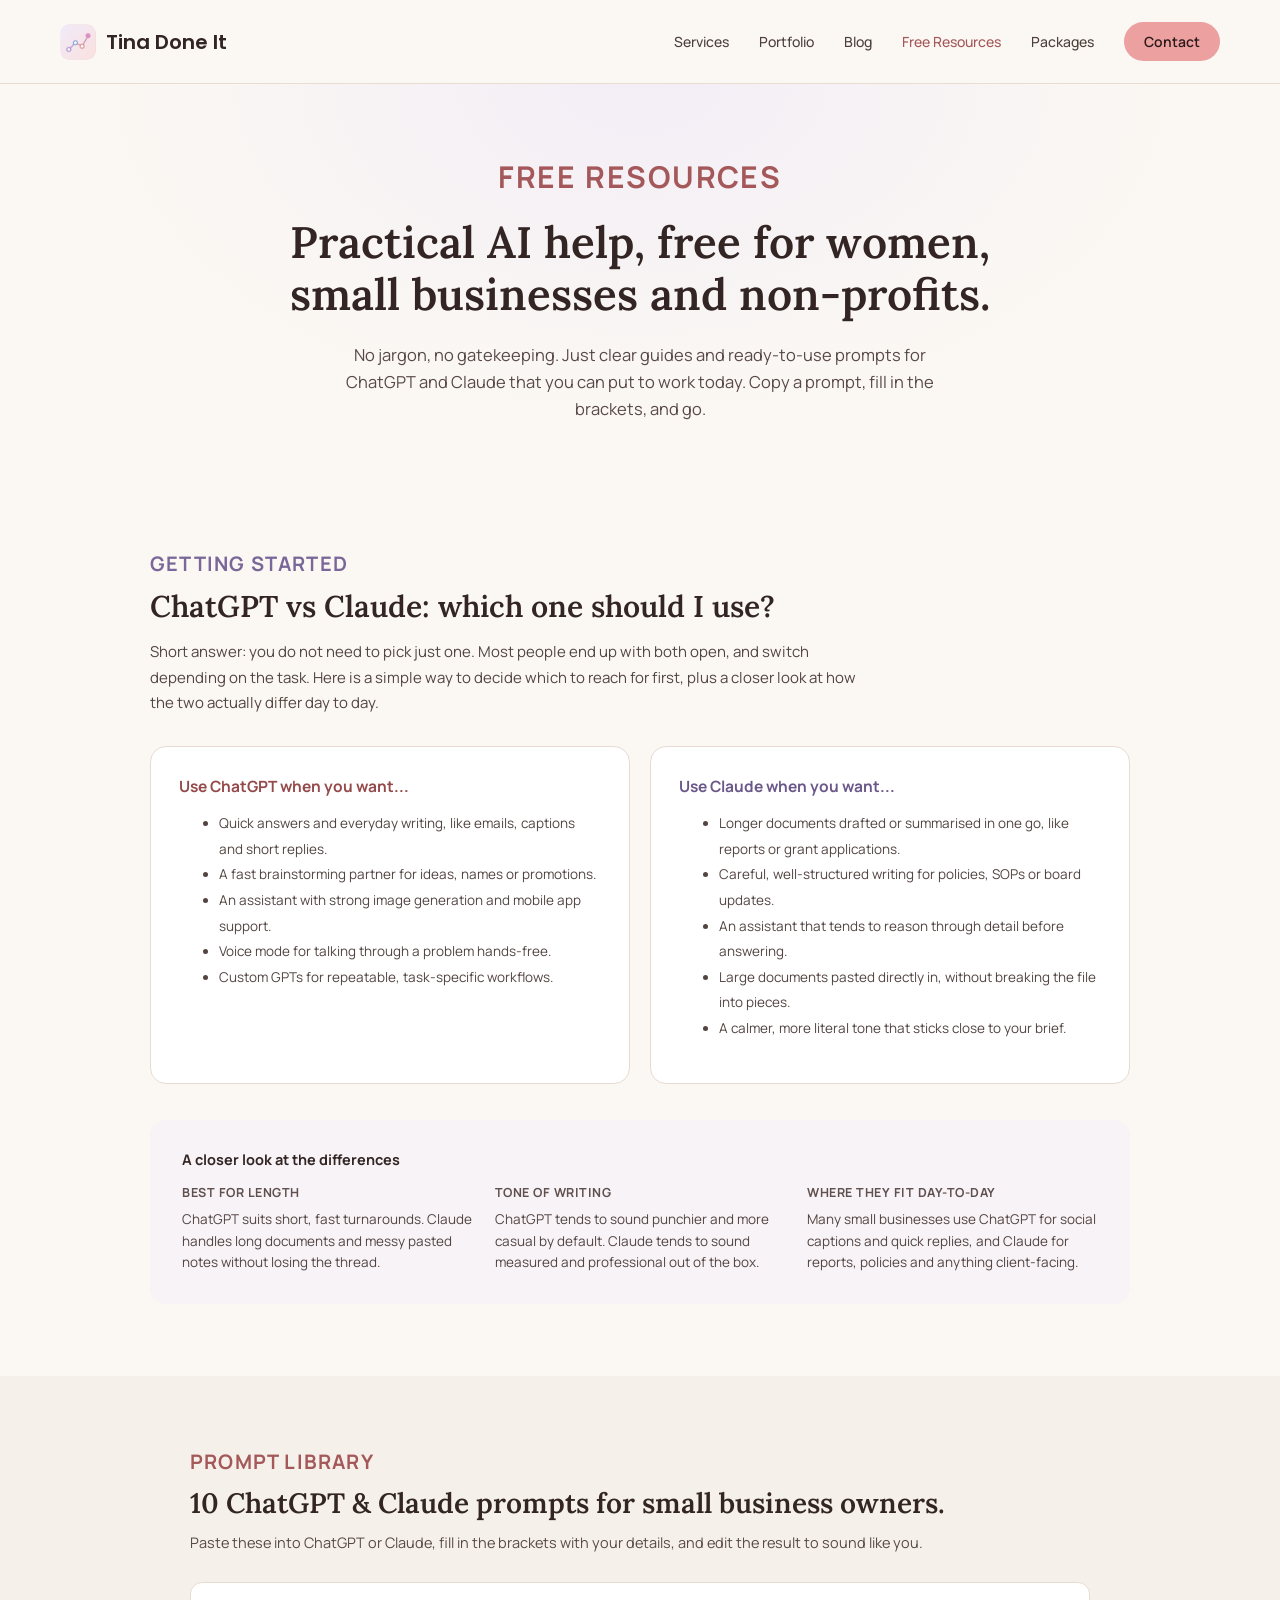
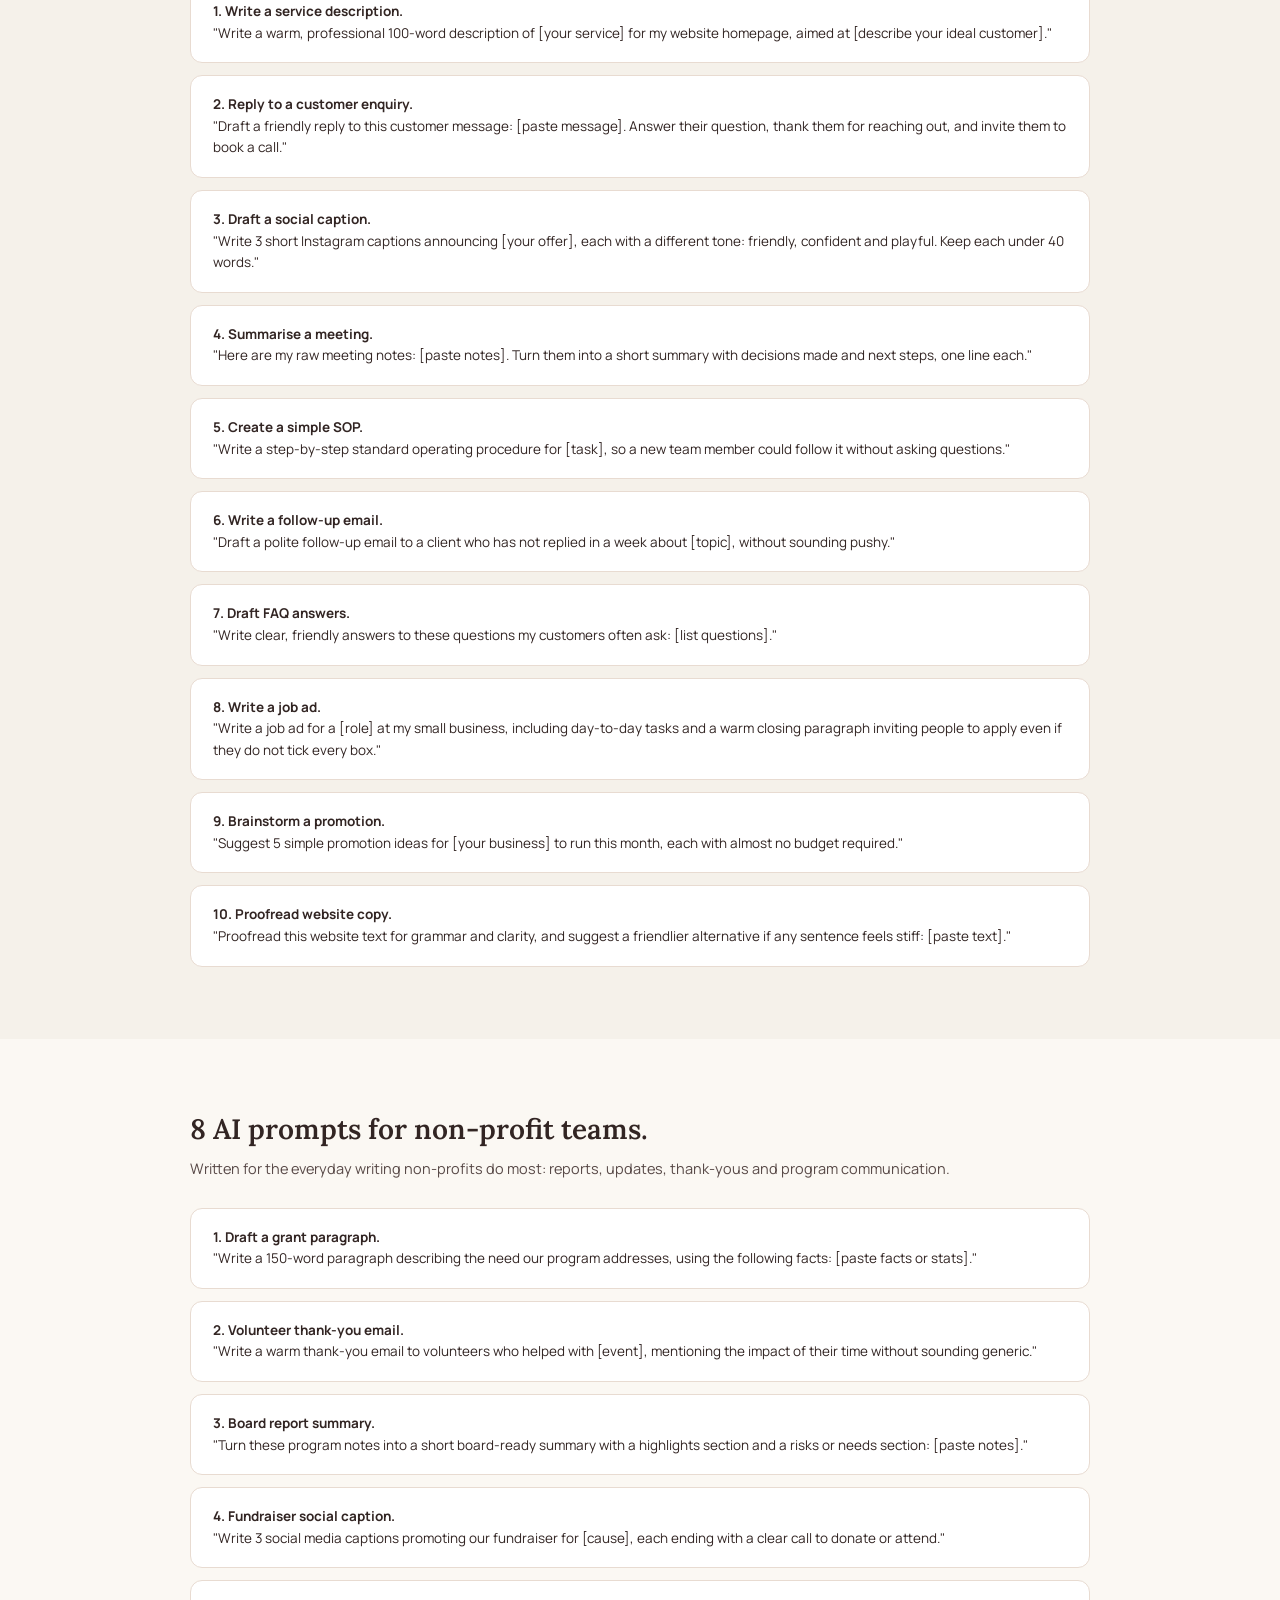
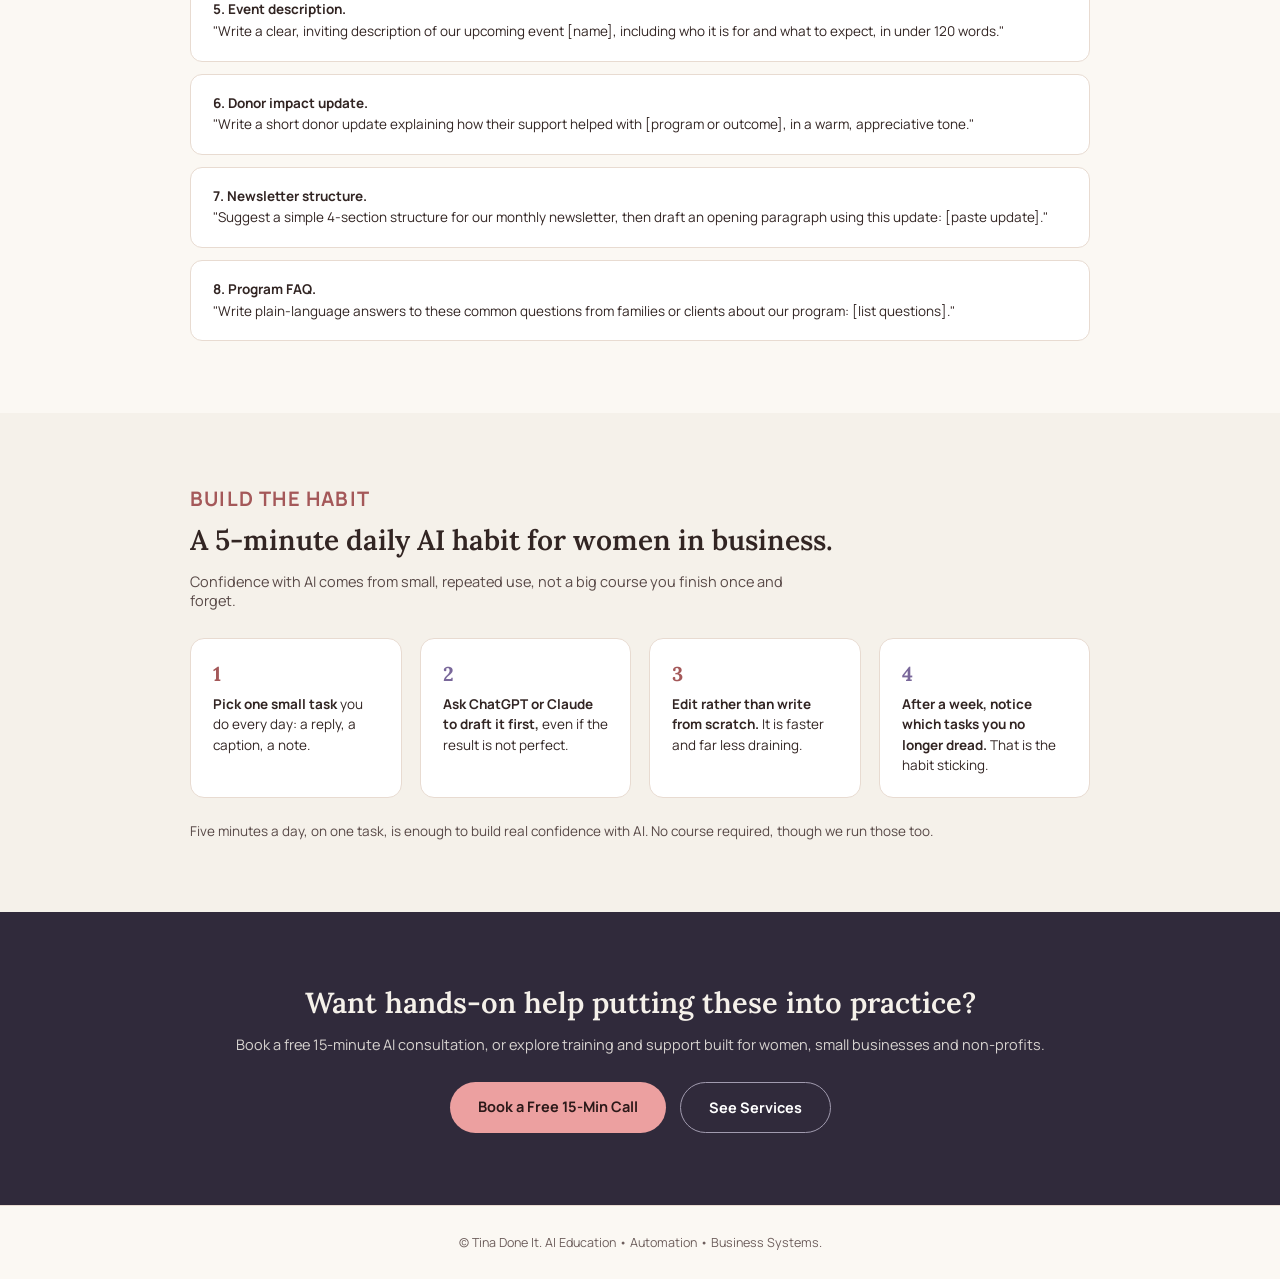
==== commit b486ad5b: "Replace site with new homepage + free resources design Swaps the V3 build (blog, project case studie" ====
--- a/free-resources.html
+++ b/free-resources.html
@@ -1,171 +1,135 @@
-<!doctype html>
-<html lang="en-AU">
+<!DOCTYPE html>
+<html lang="en">
 <head>
-  <meta charset="utf-8" />
-  <meta name="viewport" content="width=device-width, initial-scale=1" />
-  <title>Free AI Resources for Women, Small Business & Non-Profits | Tina Done It</title>
-  <meta name="description" content="Free, practical ChatGPT and Claude guides and prompt libraries for women in business, small business owners and non-profit teams learning to use AI with confidence." />
-  <meta name="author" content="Faustina Bertha" />
-  <meta property="og:title" content="Free AI Resources | Tina Done It" />
-  <meta property="og:description" content="Free ChatGPT and Claude guides and prompt libraries for women, small businesses and non-profits." />
-  <meta property="og:type" content="website" />
-  <meta property="og:url" content="https://tinadoneit.com.au/free-resources.html" />
-  <meta name="theme-color" content="#0b0f19" />
-  <link rel="preconnect" href="https://fonts.googleapis.com" />
-  <link rel="preconnect" href="https://fonts.gstatic.com" crossorigin />
-  <link href="https://fonts.googleapis.com/css2?family=Inter:wght@400;500;600;700;800;900&display=swap" rel="stylesheet" />
-  <link rel="stylesheet" href="assets/styles.css" />
-  <link rel="icon" href="/favicon.ico" sizes="any" />
-  <link rel="icon" type="image/svg+xml" href="/assets/icon.svg" />
-  <link rel="icon" type="image/png" sizes="32x32" href="/assets/favicon-32x32.png" />
-  <link rel="icon" type="image/png" sizes="16x16" href="/assets/favicon-16x16.png" />
-  <link rel="apple-touch-icon" sizes="180x180" href="/assets/apple-touch-icon.png" />
-  <link rel="manifest" href="/assets/site.webmanifest" />
+<meta charset="utf-8">
+<meta name="viewport" content="width=device-width, initial-scale=1">
+<title>Free AI Resources — Tina Done It</title>
+<meta name="description" content="Free, jargon-free AI guides and ready-to-use ChatGPT and Claude prompts for women, small businesses and non-profits.">
+<link rel="icon" href="/favicon.ico" sizes="any">
+<link rel="icon" type="image/png" sizes="32x32" href="/assets/favicon-32x32.png">
+<link rel="icon" type="image/png" sizes="16x16" href="/assets/favicon-16x16.png">
+<link rel="apple-touch-icon" sizes="180x180" href="/assets/apple-touch-icon.png">
+<link rel="manifest" href="/assets/site.webmanifest">
+<link rel="preconnect" href="https://fonts.googleapis.com">
+<link rel="preconnect" href="https://fonts.gstatic.com" crossorigin>
+<link href="https://fonts.googleapis.com/css2?family=Lora:ital,wght@0,500;0,600;0,700;1,500&family=Manrope:wght@400;500;600;700;800&family=Poppins:wght@600&display=swap" rel="stylesheet">
+<style>
+body{margin:0;background:#f0eee9}
+a{color:oklch(50% 0.1 20);text-decoration:none}
+a:hover{color:oklch(40% 0.11 20)}
+</style>
 </head>
 <body>
-  <div class="cursor-glow"></div>
-  <header class="site-header">
-    <a class="brand" href="index.html" aria-label="Tina Done It Home">
-      <svg class="brand-mark" width="38" height="38" viewBox="0 0 64 64" role="img" aria-hidden="true">
-        <defs>
-          <linearGradient id="brandBg" x1="0" y1="0" x2="1" y2="1">
-            <stop offset="0%" stop-color="#d6ff7f"/>
-            <stop offset="100%" stop-color="#8dfcff"/>
-          </linearGradient>
-        </defs>
-        <rect x="1" y="1" width="62" height="62" rx="16" fill="url(#brandBg)"/>
-        <path d="M15 42 L26 24 L38 34 L49 18" fill="none" stroke="#071018" stroke-width="3.6" stroke-linecap="round" stroke-linejoin="round"/>
-        <circle cx="15" cy="42" r="4.2" fill="url(#brandBg)" stroke="#071018" stroke-width="2.8"/>
-        <circle cx="26" cy="24" r="4.2" fill="url(#brandBg)" stroke="#071018" stroke-width="2.8"/>
-        <circle cx="38" cy="34" r="4.2" fill="url(#brandBg)" stroke="#071018" stroke-width="2.8"/>
-        <circle cx="49" cy="18" r="5.2" fill="#071018"/>
-      </svg>
-      <span>Tina Done It</span>
-    </a>
-    <nav class="nav" aria-label="Main navigation">
-      <a href="index.html#services">Services</a>
-      <a href="index.html#portfolio">Portfolio</a>
-      <a href="index.html#blog">Blog</a>
-      <a href="free-resources.html">Free Resources</a>
-      <a href="index.html#pricing">Packages</a>
-      <a href="index.html#contact">Contact</a>
-    </nav>
-    <button class="theme-toggle" type="button" aria-label="Toggle dark and light mode">☾</button>
-  </header>
+<div style="background:oklch(98% 0.008 80);font-family:Manrope,system-ui,sans-serif;color:oklch(28% 0.02 30)">
 
-  <main>
-    <section class="section" style="padding-bottom:48px">
-      <div class="section-heading reveal page-intro" style="text-align:center">
-        <p class="eyebrow">Free Resources</p>
-        <h2 style="font-size:clamp(36px,6vw,64px)">Practical AI help, free for women, small businesses and non-profits.</h2>
-        <p class="hero-text" style="margin:0 auto">No jargon, no gatekeeping. Just clear guides and ready-to-use prompts for ChatGPT and Claude that you can put to work today. Copy a prompt, fill in the brackets, and go.</p>
-      </div>
-    </section>
+<div style="display:flex;align-items:center;justify-content:space-between;padding:22px 60px;border-bottom:1px solid oklch(90% 0.02 60);position:sticky;top:0;background:oklch(98% 0.008 80 / .92);backdrop-filter:blur(6px);z-index:10">
+<a href="index.html" style="display:flex;align-items:center;gap:10px;color:inherit">
+<img src="assets/logo-icon.png" alt="Tina Done It" style="width:36px;height:36px;border-radius:9px;object-fit:cover;display:block">
+<span style="font-family: Poppins; font-weight: 600; font-size: 20px">Tina Done It</span>
+</a>
+<div style="display:flex;align-items:center;gap:30px;font-size:14px;font-weight:500;color:oklch(38% 0.02 30)">
+<a href="index.html#services" style="color:inherit">Services</a><a href="index.html#portfolio" style="color:inherit">Portfolio</a><a href="index.html#blog" style="color:inherit">Blog</a><a href="#" style="color:oklch(55% 0.1 20)">Free Resources</a><a href="index.html#pricing" style="color:inherit">Packages</a>
+<a href="index.html#contact" style="padding:10px 20px;border-radius:999px;background:oklch(78% 0.09 20);color:oklch(24% 0.03 20);font-weight:600">Contact</a>
+</div>
+</div>
 
-    <section class="section alt">
-      <div class="section-heading reveal">
-        <p class="eyebrow">Getting Started</p>
-        <h2 style="font-size:clamp(30px,4.5vw,48px)">Claude vs ChatGPT: which should I use?</h2>
-        <p>Short answer: you do not need to pick just one. Here is a simple way to decide which to open first.</p>
-      </div>
-      <div class="grid cards-2">
-        <article class="card resource-card reveal">
-          <h3>Use ChatGPT when you want...</h3>
-          <ul>
-            <li>Quick answers and everyday writing, like emails, captions and short replies.</li>
-            <li>A fast brainstorming partner for ideas, names or promotions.</li>
-            <li>An assistant with strong image generation and mobile app support.</li>
-          </ul>
-        </article>
-        <article class="card resource-card reveal delay-1">
-          <h3>Use Claude when you want...</h3>
-          <ul>
-            <li>Longer documents drafted or summarised in one go, like reports or grant applications.</li>
-            <li>Careful, well-structured writing for policies, SOPs or board updates.</li>
-            <li>An assistant that tends to reason through detail before answering.</li>
-          </ul>
-        </article>
-      </div>
-    </section>
+<div style="padding:72px 60px 56px;text-align:center;background:radial-gradient(ellipse at top, oklch(93% 0.03 300 / .5), transparent 60%)">
+<div style="font-size: 30px; font-weight: 700; letter-spacing: .06em; text-transform: uppercase; color: oklch(55% 0.1 20); margin-bottom: 20px">Free Resources</div>
+<h1 style="font-family:Lora,serif;font-weight:600;font-size:44px;line-height:1.18;margin:0 auto 20px;max-width:760px">Practical AI help, free for women, small businesses and non-profits.</h1>
+<p style="font-size:16.5px;line-height:1.65;color:oklch(42% 0.02 30);max-width:600px;margin:0 auto">No jargon, no gatekeeping. Just clear guides and ready-to-use prompts for ChatGPT and Claude that you can put to work today. Copy a prompt, fill in the brackets, and go.</p>
+</div>
 
-    <section class="section">
-      <div class="section-heading reveal">
-        <p class="eyebrow">Prompt Library</p>
-        <h2 style="font-size:clamp(30px,4.5vw,48px)">10 ChatGPT & Claude prompts for small business owners.</h2>
-        <p>Paste these into ChatGPT or Claude, fill in the brackets with your details, and edit the result to sound like you.</p>
-      </div>
-      <article class="card resource-card reveal">
-        <ol>
-          <li><strong>Write a service description.</strong> "Write a warm, professional 100-word description of [your service] for my website homepage, aimed at [describe your ideal customer]."</li>
-          <li><strong>Reply to a customer enquiry.</strong> "Draft a friendly reply to this customer message: [paste message]. Answer their question, thank them for reaching out, and invite them to book a call."</li>
-          <li><strong>Draft a social caption.</strong> "Write 3 short Instagram captions announcing [your offer], each with a different tone: friendly, confident and playful. Keep each under 40 words."</li>
-          <li><strong>Summarise a meeting.</strong> "Here are my raw meeting notes: [paste notes]. Turn them into a short summary with decisions made and next steps, one line each."</li>
-          <li><strong>Create a simple SOP.</strong> "Write a step-by-step standard operating procedure for [task], so a new team member could follow it without asking questions."</li>
-          <li><strong>Write a follow-up email.</strong> "Draft a polite follow-up email to a client who has not replied in a week about [topic], without sounding pushy."</li>
-          <li><strong>Draft FAQ answers.</strong> "Write clear, friendly answers to these questions my customers often ask: [list questions]."</li>
-          <li><strong>Write a job ad.</strong> "Write a job ad for a [role] at my small business, including day-to-day tasks and a warm closing paragraph inviting people to apply even if they do not tick every box."</li>
-          <li><strong>Brainstorm a promotion.</strong> "Suggest 5 simple promotion ideas for [your business] to run this month, each with almost no budget required."</li>
-          <li><strong>Proofread website copy.</strong> "Proofread this website text for grammar and clarity, and suggest a friendlier alternative if any sentence feels stiff: [paste text]."</li>
-        </ol>
-      </article>
-    </section>
+<div style="padding:72px 60px;max-width:980px;margin:0 auto">
+<div style="font-size: 20px; font-weight: 700; letter-spacing: .06em; text-transform: uppercase; color: oklch(55% 0.08 300); margin-bottom: 10px">Getting Started</div>
+<h2 style="font-family:Lora,serif;font-weight:600;font-size:30px;margin:0 0 14px">ChatGPT vs Claude: which one should I use?</h2>
+<p style="font-size: 15px; line-height: 1.7; color: oklch(40% 0.02 30); margin: 0 0 30px; max-width: 720px">Short answer: you do not need to pick just one. Most people end up with both open, and switch depending on the task. Here is a simple way to decide which to reach for first, plus a closer look at how the two actually differ day to day.</p>
 
-    <section class="section alt">
-      <div class="section-heading reveal">
-        <p class="eyebrow">Prompt Library</p>
-        <h2 style="font-size:clamp(30px,4.5vw,48px)">8 AI prompts for non-profit teams.</h2>
-        <p>Written for the everyday writing non-profits do most: reports, updates, thank-yous and program communication.</p>
-      </div>
-      <article class="card resource-card reveal">
-        <ol>
-          <li><strong>Draft a grant paragraph.</strong> "Write a 150-word paragraph describing the need our program addresses, using the following facts: [paste facts or stats]."</li>
-          <li><strong>Volunteer thank-you email.</strong> "Write a warm thank-you email to volunteers who helped with [event], mentioning the impact of their time without sounding generic."</li>
-          <li><strong>Board report summary.</strong> "Turn these program notes into a short board-ready summary with a highlights section and a risks or needs section: [paste notes]."</li>
-          <li><strong>Fundraiser social caption.</strong> "Write 3 social media captions promoting our fundraiser for [cause], each ending with a clear call to donate or attend."</li>
-          <li><strong>Event description.</strong> "Write a clear, inviting description of our upcoming event [name], including who it is for and what to expect, in under 120 words."</li>
-          <li><strong>Donor impact update.</strong> "Write a short donor update explaining how their support helped with [program or outcome], in a warm, appreciative tone."</li>
-          <li><strong>Newsletter structure.</strong> "Suggest a simple 4-section structure for our monthly newsletter, then draft an opening paragraph using this update: [paste update]."</li>
-          <li><strong>Program FAQ.</strong> "Write plain-language answers to these common questions from families or clients about our program: [list questions]."</li>
-        </ol>
-      </article>
-    </section>
+<div style="display:grid;grid-template-columns:1fr 1fr;gap:20px;margin-bottom:36px">
 
-    <section class="section">
-      <div class="section-heading reveal">
-        <p class="eyebrow">Build the Habit</p>
-        <h2 style="font-size:clamp(30px,4.5vw,48px)">A 5-minute daily AI habit for women in business.</h2>
-        <p>Confidence with AI comes from small, repeated use, not a big course you finish once and forget.</p>
-      </div>
-      <article class="card resource-card reveal">
-        <ol>
-          <li><strong>Pick one small task</strong> you do every day: a reply, a caption, a note.</li>
-          <li><strong>Ask ChatGPT or Claude to draft it first,</strong> even if the result is not perfect.</li>
-          <li><strong>Edit rather than write from scratch.</strong> It is faster and far less draining.</li>
-          <li><strong>After a week, notice which tasks you no longer dread.</strong> That is the habit sticking.</li>
-        </ol>
-        <p style="margin-top:16px">Five minutes a day, on one task, is enough to build real confidence with AI. No course required, though we run those too.</p>
-      </article>
-    </section>
+<div style="background:#fff;border-radius:16px;padding:28px;border:1px solid oklch(90% 0.02 60)">
+<div style="font-weight:700;font-size:15.5px;margin-bottom:14px;color:oklch(50% 0.1 20)">Use ChatGPT when you want...</div>
+<div style="font-size:13.5px;color:oklch(40% 0.02 30);line-height:1.9"><ul><li>Quick answers and everyday writing, like emails, captions and short replies.</li><li>A fast brainstorming partner for ideas, names or promotions.</li><li>An assistant with strong image generation and mobile app support.</li><li>Voice mode for talking through a problem hands-free.</li><li>Custom GPTs for repeatable, task-specific workflows.
+</li></ul></div>
+</div><div style="background:#fff;border-radius:16px;padding:28px;border:1px solid oklch(90% 0.02 60)">
+<div style="font-weight:700;font-size:15.5px;margin-bottom:14px;color:oklch(50% 0.08 300)">Use Claude when you want...</div>
+<div style="font-size:13.5px;color:oklch(40% 0.02 30);line-height:1.9"><ul><li>
+Longer documents drafted or summarised in one go, like reports or grant applications.</li><li>Careful, well-structured writing for policies, SOPs or board updates.</li><li>An assistant that tends to reason through detail before answering.</li><li>Large documents pasted directly in, without breaking the file into pieces.</li><li>A calmer, more literal tone that sticks close to your brief.<br></li></ul></div>
+</div>
+</div>
 
-    <section id="contact" class="section alt contact">
-      <div class="contact-panel reveal" style="grid-template-columns:1fr;text-align:center">
-        <div>
-          <p class="eyebrow">Ready for more?</p>
-          <h2 style="font-size:clamp(30px,5vw,52px)">Want hands-on help putting these into practice?</h2>
-          <p>Book a free 15-minute AI consultation, or explore training and support built for women, small businesses and non-profits.</p>
-          <div class="hero-actions" style="justify-content:center">
-            <a class="btn primary" href="https://calendly.com/tinadoneit/30min" target="_blank" rel="noopener">Book a Free 15-Min Call</a>
-            <a class="btn secondary" href="index.html#services">See Services</a>
-          </div>
-        </div>
-      </div>
-    </section>
-  </main>
+<div style="background:oklch(94% 0.03 300 / .35);border-radius:16px;padding:30px 32px">
+<div style="font-weight:700;font-size:14.5px;margin-bottom:14px">A closer look at the differences</div>
+<div style="display:grid;grid-template-columns:repeat(3,1fr);gap:22px;font-size:13.5px;color:oklch(40% 0.02 30);line-height:1.6">
+<div><div style="font-weight:700;font-size:12.5px;color:oklch(45% 0.02 30);text-transform:uppercase;letter-spacing:.04em;margin-bottom:6px">Best for length</div>ChatGPT suits short, fast turnarounds. Claude handles long documents and messy pasted notes without losing the thread.</div>
+<div><div style="font-weight:700;font-size:12.5px;color:oklch(45% 0.02 30);text-transform:uppercase;letter-spacing:.04em;margin-bottom:6px">Tone of writing</div>ChatGPT tends to sound punchier and more casual by default. Claude tends to sound measured and professional out of the box.</div>
+<div><div style="font-weight:700;font-size:12.5px;color:oklch(45% 0.02 30);text-transform:uppercase;letter-spacing:.04em;margin-bottom:6px">Where they fit day-to-day</div>Many small businesses use ChatGPT for social captions and quick replies, and Claude for reports, policies and anything client-facing.</div>
+</div>
+</div>
+</div>
 
-  <footer class="footer">
-    <p>© <span id="year"></span> Tina Done It. AI Education • Automation • Business Systems.</p>
-    <p><a href="mailto:hello@tinadoneit.com.au">hello@tinadoneit.com.au</a></p>
-  </footer>
-  <script src="assets/script.js"></script>
+<div style="padding:72px 60px;background:oklch(96% 0.01 80)">
+<div style="max-width:900px;margin:0 auto">
+<div style="font-size: 20px; font-weight: 700; letter-spacing: .06em; text-transform: uppercase; color: oklch(55% 0.1 20); margin-bottom: 10px">Prompt Library</div>
+<h2 style="font-family:Lora,serif;font-weight:600;font-size:28px;margin:0 0 12px">10 ChatGPT &amp; Claude prompts for small business owners.</h2>
+<p style="font-size:14.5px;color:oklch(42% 0.02 30);margin:0 0 30px">Paste these into ChatGPT or Claude, fill in the brackets with your details, and edit the result to sound like you.</p>
+<div style="display:flex;flex-direction:column;gap:12px">
+<div style="background:#fff;border-radius:12px;padding:18px 22px;border:1px solid oklch(90% 0.02 60);font-size:13.5px;line-height:1.6"><strong>1. Write a service description.<br></strong>"Write a warm, professional 100-word description of [your service] for my website homepage, aimed at [describe your ideal customer]."</div>
+<div style="background:#fff;border-radius:12px;padding:18px 22px;border:1px solid oklch(90% 0.02 60);font-size:13.5px;line-height:1.6"><strong>2. Reply to a customer enquiry.<br></strong>"Draft a friendly reply to this customer message: [paste message]. Answer their question, thank them for reaching out, and invite them to book a call."</div>
+
+<div style="background:#fff;border-radius:12px;padding:18px 22px;border:1px solid oklch(90% 0.02 60);font-size:13.5px;line-height:1.6"><strong>3. Draft a social caption.</strong> <br>"Write 3 short Instagram captions announcing [your offer], each with a different tone: friendly, confident and playful. Keep each under 40 words."</div><div style="background:#fff;border-radius:12px;padding:18px 22px;border:1px solid oklch(90% 0.02 60);font-size:13.5px;line-height:1.6"><strong>4. Summarise a meeting.<br></strong>"Here are my raw meeting notes: [paste notes]. Turn them into a short summary with decisions made and next steps, one line each."</div>
+<div style="background:#fff;border-radius:12px;padding:18px 22px;border:1px solid oklch(90% 0.02 60);font-size:13.5px;line-height:1.6"><strong>5. Create a simple SOP.</strong> <br>"Write a step-by-step standard operating procedure for [task], so a new team member could follow it without asking questions."</div>
+<div style="background:#fff;border-radius:12px;padding:18px 22px;border:1px solid oklch(90% 0.02 60);font-size:13.5px;line-height:1.6"><strong>6. Write a follow-up email.<br></strong>"Draft a polite follow-up email to a client who has not replied in a week about [topic], without sounding pushy."</div>
+<div style="background:#fff;border-radius:12px;padding:18px 22px;border:1px solid oklch(90% 0.02 60);font-size:13.5px;line-height:1.6"><strong>7. Draft FAQ answers.<br></strong>"Write clear, friendly answers to these questions my customers often ask: [list questions]."</div>
+<div style="background:#fff;border-radius:12px;padding:18px 22px;border:1px solid oklch(90% 0.02 60);font-size:13.5px;line-height:1.6"><strong>8. Write a job ad.<br></strong>"Write a job ad for a [role] at my small business, including day-to-day tasks and a warm closing paragraph inviting people to apply even if they do not tick every box."</div>
+<div style="background:#fff;border-radius:12px;padding:18px 22px;border:1px solid oklch(90% 0.02 60);font-size:13.5px;line-height:1.6"><strong>9. Brainstorm a promotion.<br></strong>"Suggest 5 simple promotion ideas for [your business] to run this month, each with almost no budget required."</div>
+<div style="background:#fff;border-radius:12px;padding:18px 22px;border:1px solid oklch(90% 0.02 60);font-size:13.5px;line-height:1.6"><strong>10. Proofread website copy.<br></strong>"Proofread this website text for grammar and clarity, and suggest a friendlier alternative if any sentence feels stiff: [paste text]."</div>
+</div>
+</div>
+</div>
+
+<div style="padding:72px 60px">
+<div style="max-width:900px;margin:0 auto">
+
+<h2 style="font-family:Lora,serif;font-weight:600;font-size:28px;margin:0 0 12px">8 AI prompts for non-profit teams.</h2>
+<p style="font-size:14.5px;color:oklch(42% 0.02 30);margin:0 0 30px">Written for the everyday writing non-profits do most: reports, updates, thank-yous and program communication.</p>
+<div style="display:flex;flex-direction:column;gap:12px">
+<div style="background:#fff;border-radius:12px;padding:18px 22px;border:1px solid oklch(90% 0.02 60);font-size:13.5px;line-height:1.6"><strong>1. Draft a grant paragraph.<br></strong>"Write a 150-word paragraph describing the need our program addresses, using the following facts: [paste facts or stats]."</div>
+<div style="background:#fff;border-radius:12px;padding:18px 22px;border:1px solid oklch(90% 0.02 60);font-size:13.5px;line-height:1.6"><strong>2. Volunteer thank-you email.<br></strong>"Write a warm thank-you email to volunteers who helped with [event], mentioning the impact of their time without sounding generic."</div>
+<div style="background:#fff;border-radius:12px;padding:18px 22px;border:1px solid oklch(90% 0.02 60);font-size:13.5px;line-height:1.6"><strong>3. Board report summary.<br></strong>"Turn these program notes into a short board-ready summary with a highlights section and a risks or needs section: [paste notes]."</div>
+<div style="background:#fff;border-radius:12px;padding:18px 22px;border:1px solid oklch(90% 0.02 60);font-size:13.5px;line-height:1.6"><strong>4. Fundraiser social caption.<br></strong>"Write 3 social media captions promoting our fundraiser for [cause], each ending with a clear call to donate or attend."</div>
+<div style="background:#fff;border-radius:12px;padding:18px 22px;border:1px solid oklch(90% 0.02 60);font-size:13.5px;line-height:1.6"><strong>5. Event description.<br></strong>"Write a clear, inviting description of our upcoming event [name], including who it is for and what to expect, in under 120 words."</div>
+<div style="background:#fff;border-radius:12px;padding:18px 22px;border:1px solid oklch(90% 0.02 60);font-size:13.5px;line-height:1.6"><strong>6. Donor impact update.<br></strong>"Write a short donor update explaining how their support helped with [program or outcome], in a warm, appreciative tone."</div>
+<div style="background:#fff;border-radius:12px;padding:18px 22px;border:1px solid oklch(90% 0.02 60);font-size:13.5px;line-height:1.6"><strong>7. Newsletter structure.<br></strong>"Suggest a simple 4-section structure for our monthly newsletter, then draft an opening paragraph using this update: [paste update]."</div>
+<div style="background:#fff;border-radius:12px;padding:18px 22px;border:1px solid oklch(90% 0.02 60);font-size:13.5px;line-height:1.6"><strong>8. Program FAQ.<br></strong>"Write plain-language answers to these common questions from families or clients about our program: [list questions]."</div>
+</div>
+</div>
+</div>
+
+<div style="padding:72px 60px;background:oklch(96% 0.01 80)">
+<div style="max-width:900px;margin:0 auto">
+<div style="font-size: 20px; font-weight: 700; letter-spacing: .06em; text-transform: uppercase; color: oklch(55% 0.1 20); margin-bottom: 10px">Build the Habit</div>
+<h2 style="font-family:Lora,serif;font-weight:600;font-size:28px;margin:0 0 14px">A 5-minute daily AI habit for women in business.</h2>
+<p style="font-size:14.5px;color:oklch(42% 0.02 30);margin:0 0 28px;max-width:640px">Confidence with AI comes from small, repeated use, not a big course you finish once and forget.</p>
+<div style="display:grid;grid-template-columns:repeat(4,1fr);gap:18px;margin-bottom:24px">
+<div style="background:#fff;border-radius:14px;padding:22px;border:1px solid oklch(90% 0.02 60)"><div style="font-family:Lora,serif;font-size:20px;font-weight:700;color:oklch(55% 0.1 20);margin-bottom:8px">1</div><div style="font-size:13.5px;line-height:1.5"><strong>Pick one small task</strong> you do every day: a reply, a caption, a note.</div></div>
+<div style="background:#fff;border-radius:14px;padding:22px;border:1px solid oklch(90% 0.02 60)"><div style="font-family:Lora,serif;font-size:20px;font-weight:700;color:oklch(55% 0.08 300);margin-bottom:8px">2</div><div style="font-size:13.5px;line-height:1.5"><strong>Ask ChatGPT or Claude to draft it first,</strong> even if the result is not perfect.</div></div>
+<div style="background:#fff;border-radius:14px;padding:22px;border:1px solid oklch(90% 0.02 60)"><div style="font-family:Lora,serif;font-size:20px;font-weight:700;color:oklch(55% 0.1 20);margin-bottom:8px">3</div><div style="font-size:13.5px;line-height:1.5"><strong>Edit rather than write from scratch.</strong> It is faster and far less draining.</div></div>
+<div style="background:#fff;border-radius:14px;padding:22px;border:1px solid oklch(90% 0.02 60)"><div style="font-family:Lora,serif;font-size:20px;font-weight:700;color:oklch(55% 0.08 300);margin-bottom:8px">4</div><div style="font-size:13.5px;line-height:1.5"><strong>After a week, notice which tasks you no longer dread.</strong> That is the habit sticking.</div></div>
+</div>
+<p style="font-size:13.5px;color:oklch(42% 0.02 30);margin:0">Five minutes a day, on one task, is enough to build real confidence with AI. No course required, though we run those too.</p>
+</div>
+</div>
+
+<div style="padding:72px 60px;background:oklch(30% 0.03 300);color:oklch(96% 0.01 80);text-align:center">
+<h2 style="font-family:Lora,serif;font-weight:600;font-size:29px;margin:0 0 14px">Want hands-on help putting these into practice?</h2>
+<p style="font-size:14.5px;opacity:.85;margin:0 0 28px">Book a free 15-minute AI consultation, or explore training and support built for women, small businesses and non-profits.</p>
+<div style="display:flex;gap:14px;justify-content:center">
+<a href="https://calendly.com/tinadoneit/30min" style="padding:15px 28px;border-radius:999px;background:oklch(78% 0.09 20);color:oklch(24% 0.03 20);font-weight:700;font-size:14.5px">Book a Free 15-Min Call</a>
+<a href="index.html#services" style="padding:15px 28px;border-radius:999px;border:1.5px solid oklch(70% 0.03 300);color:#fff;font-weight:700;font-size:14.5px">See Services</a>
+</div>
+</div>
+
+<div style="padding:28px 60px;text-align:center;font-size:12.5px;color:oklch(50% 0.02 30);border-top:1px solid oklch(90% 0.02 60)">© Tina Done It. AI Education • Automation • Business Systems.</div>
+</div>
 </body>
 </html>
